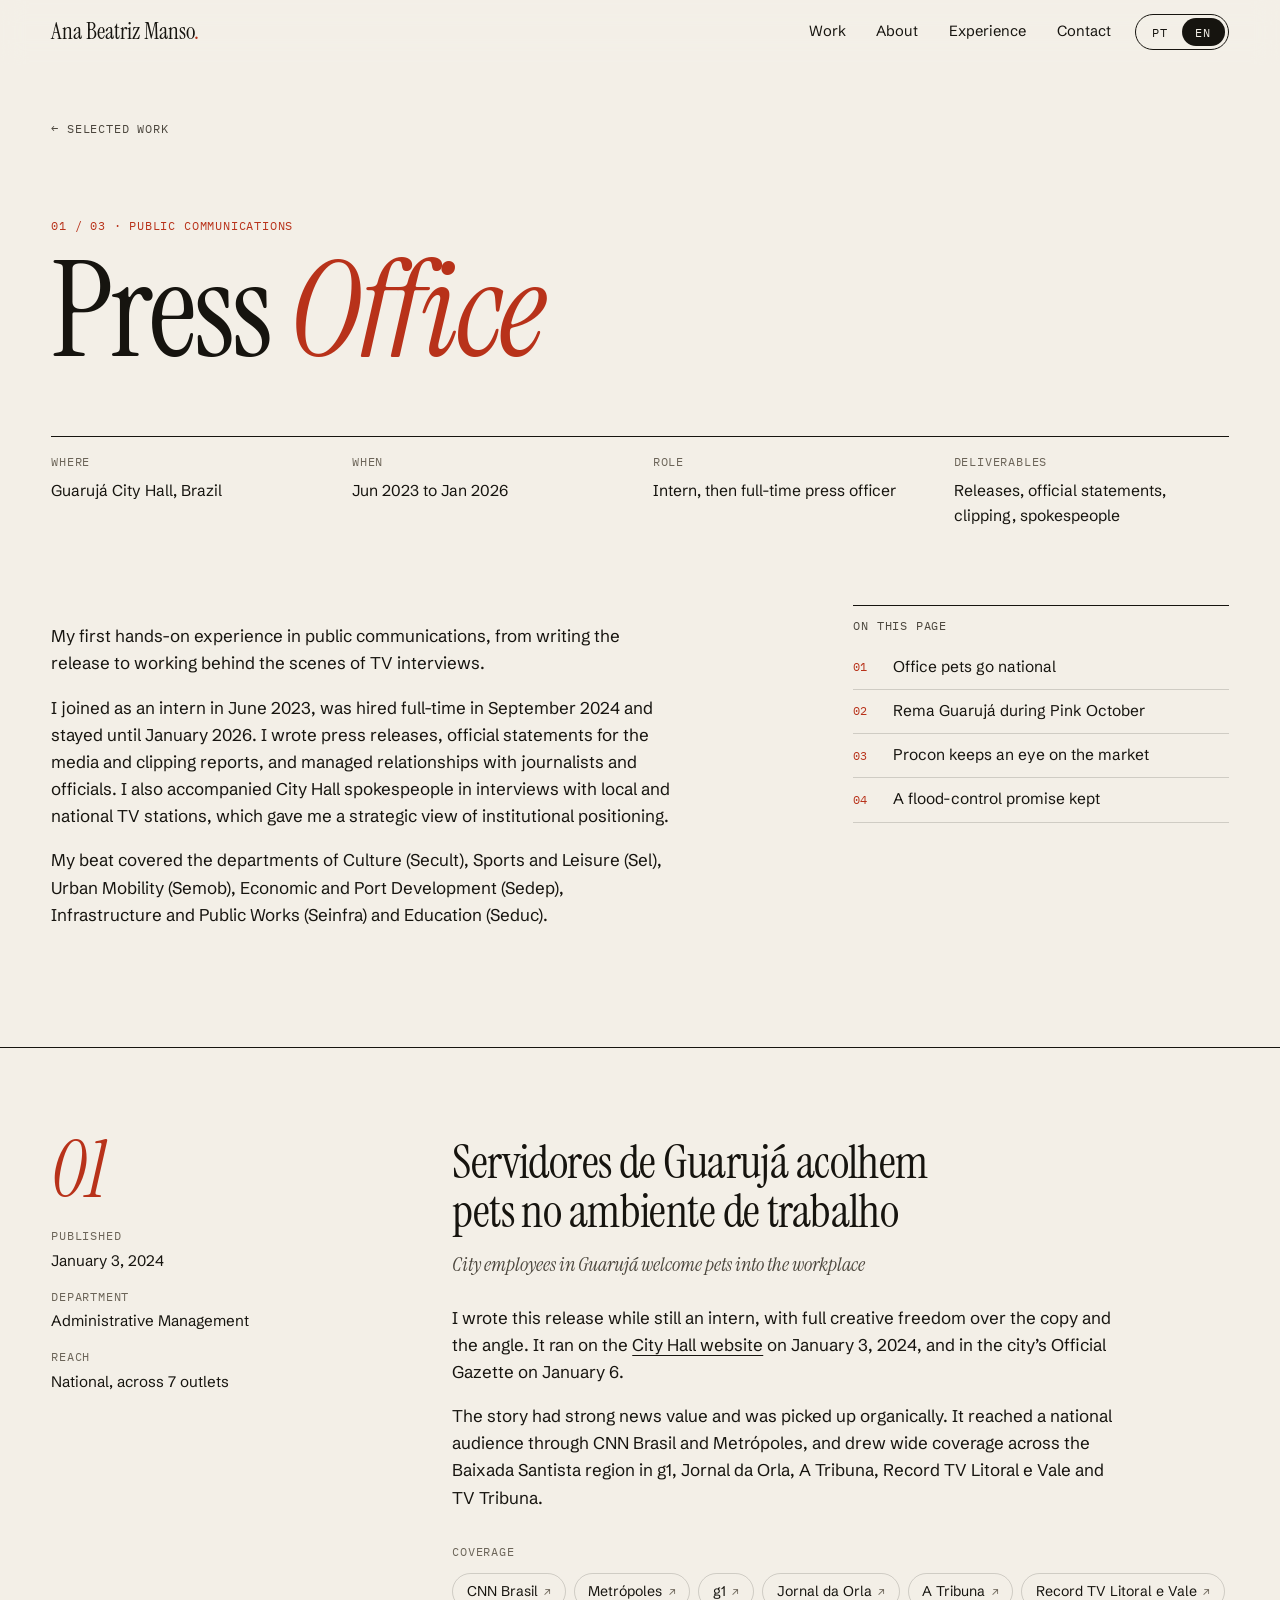
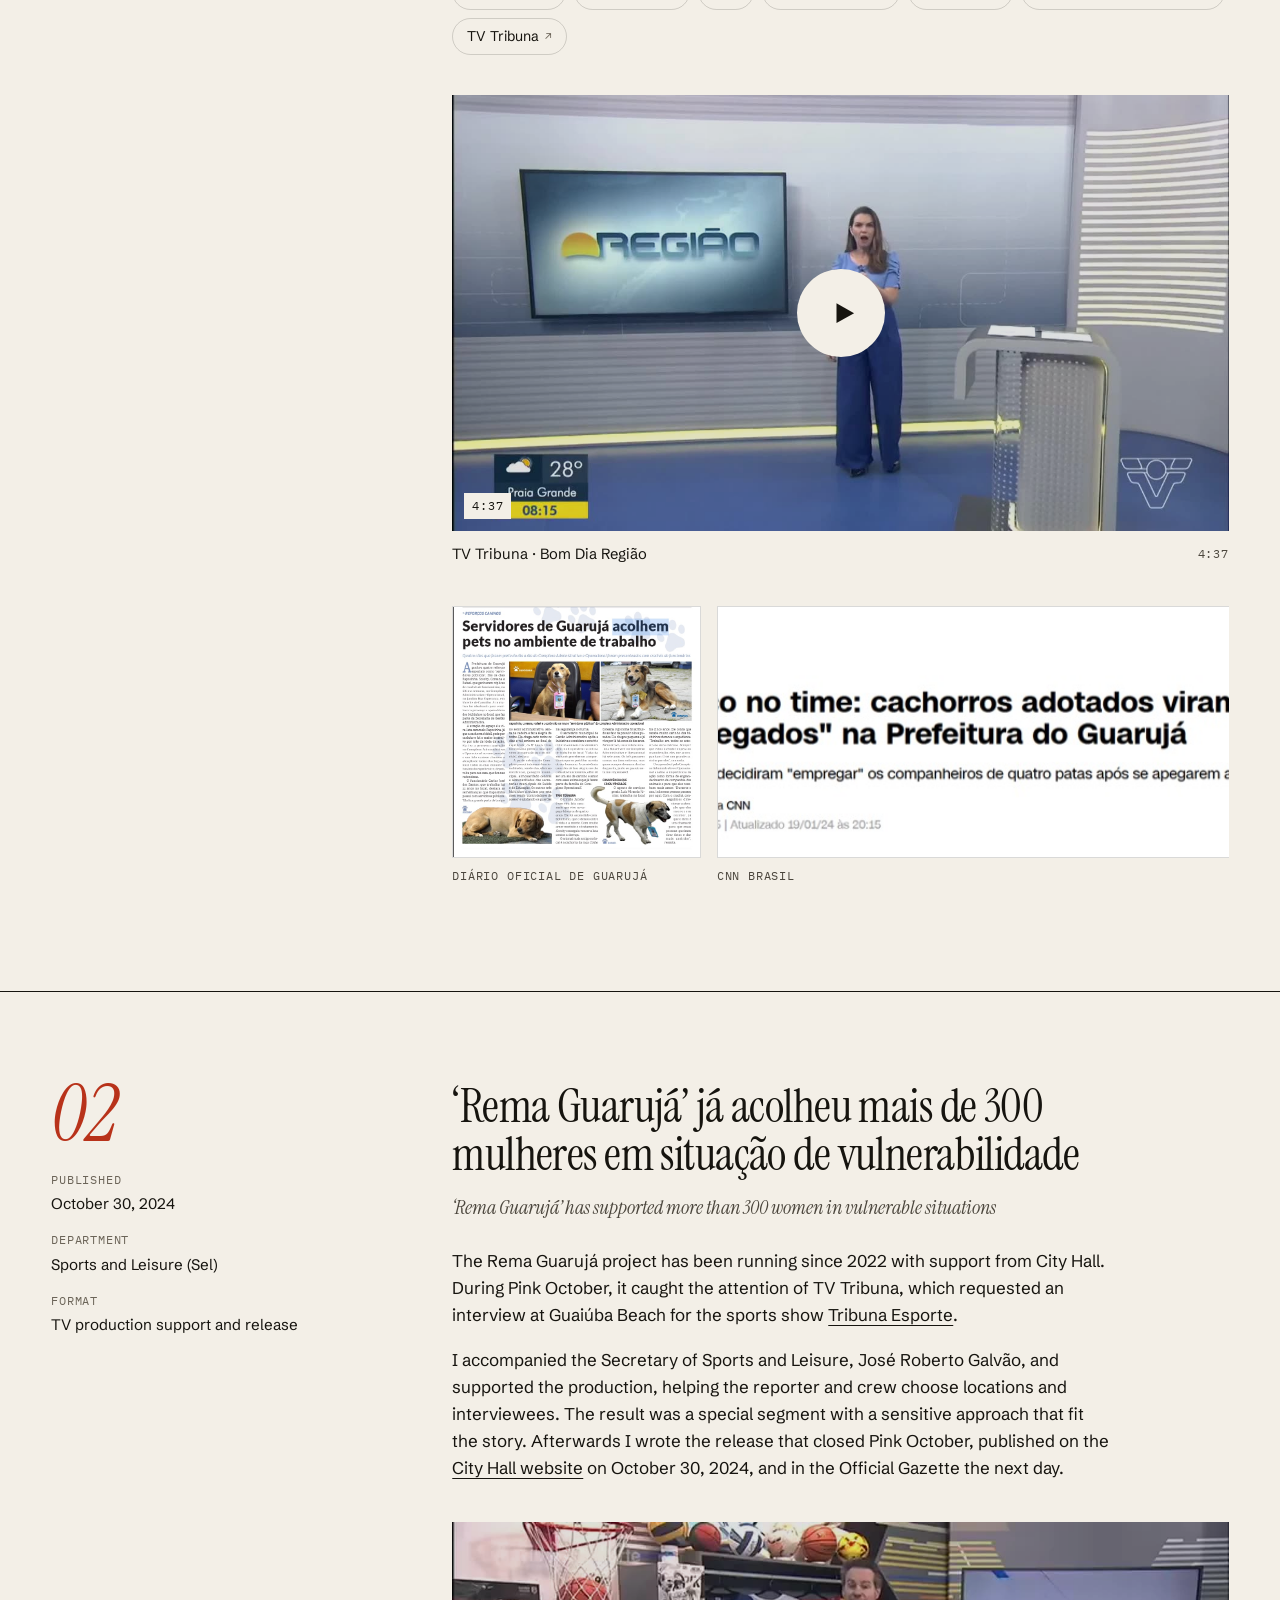
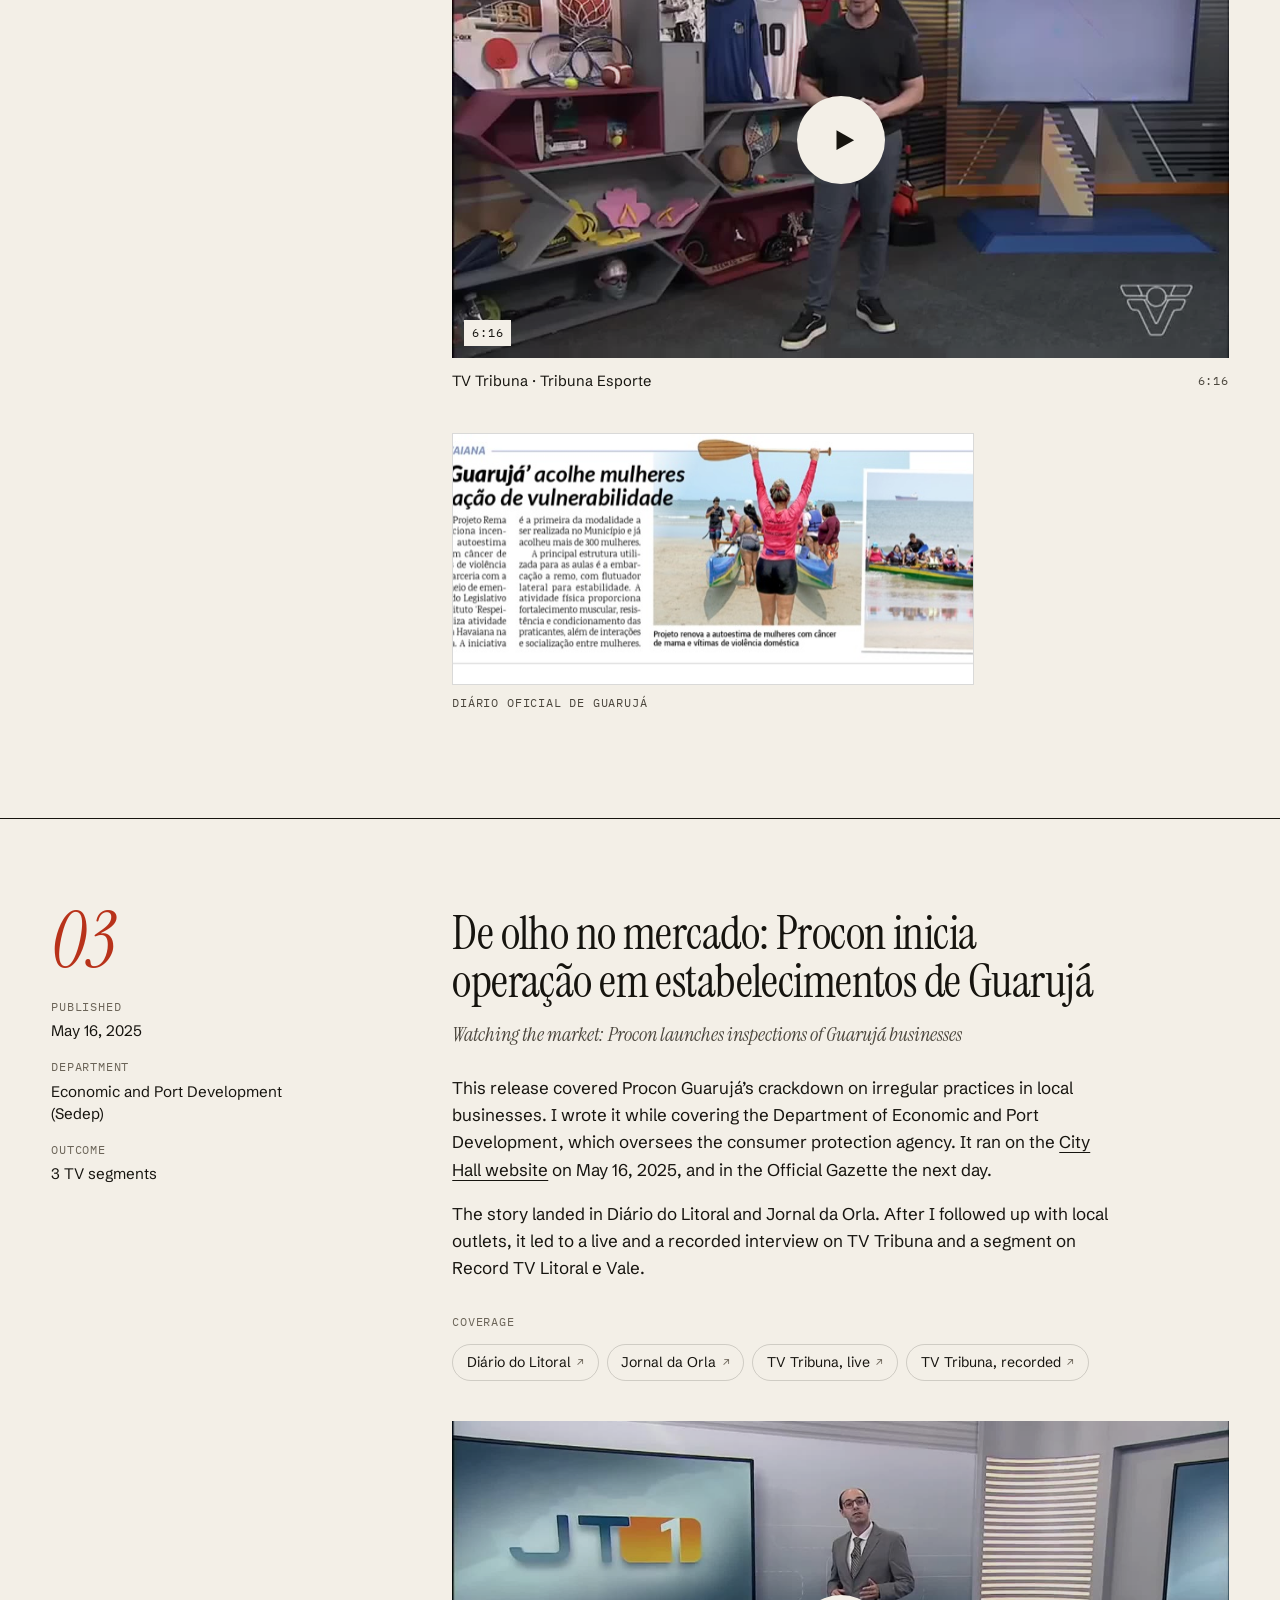
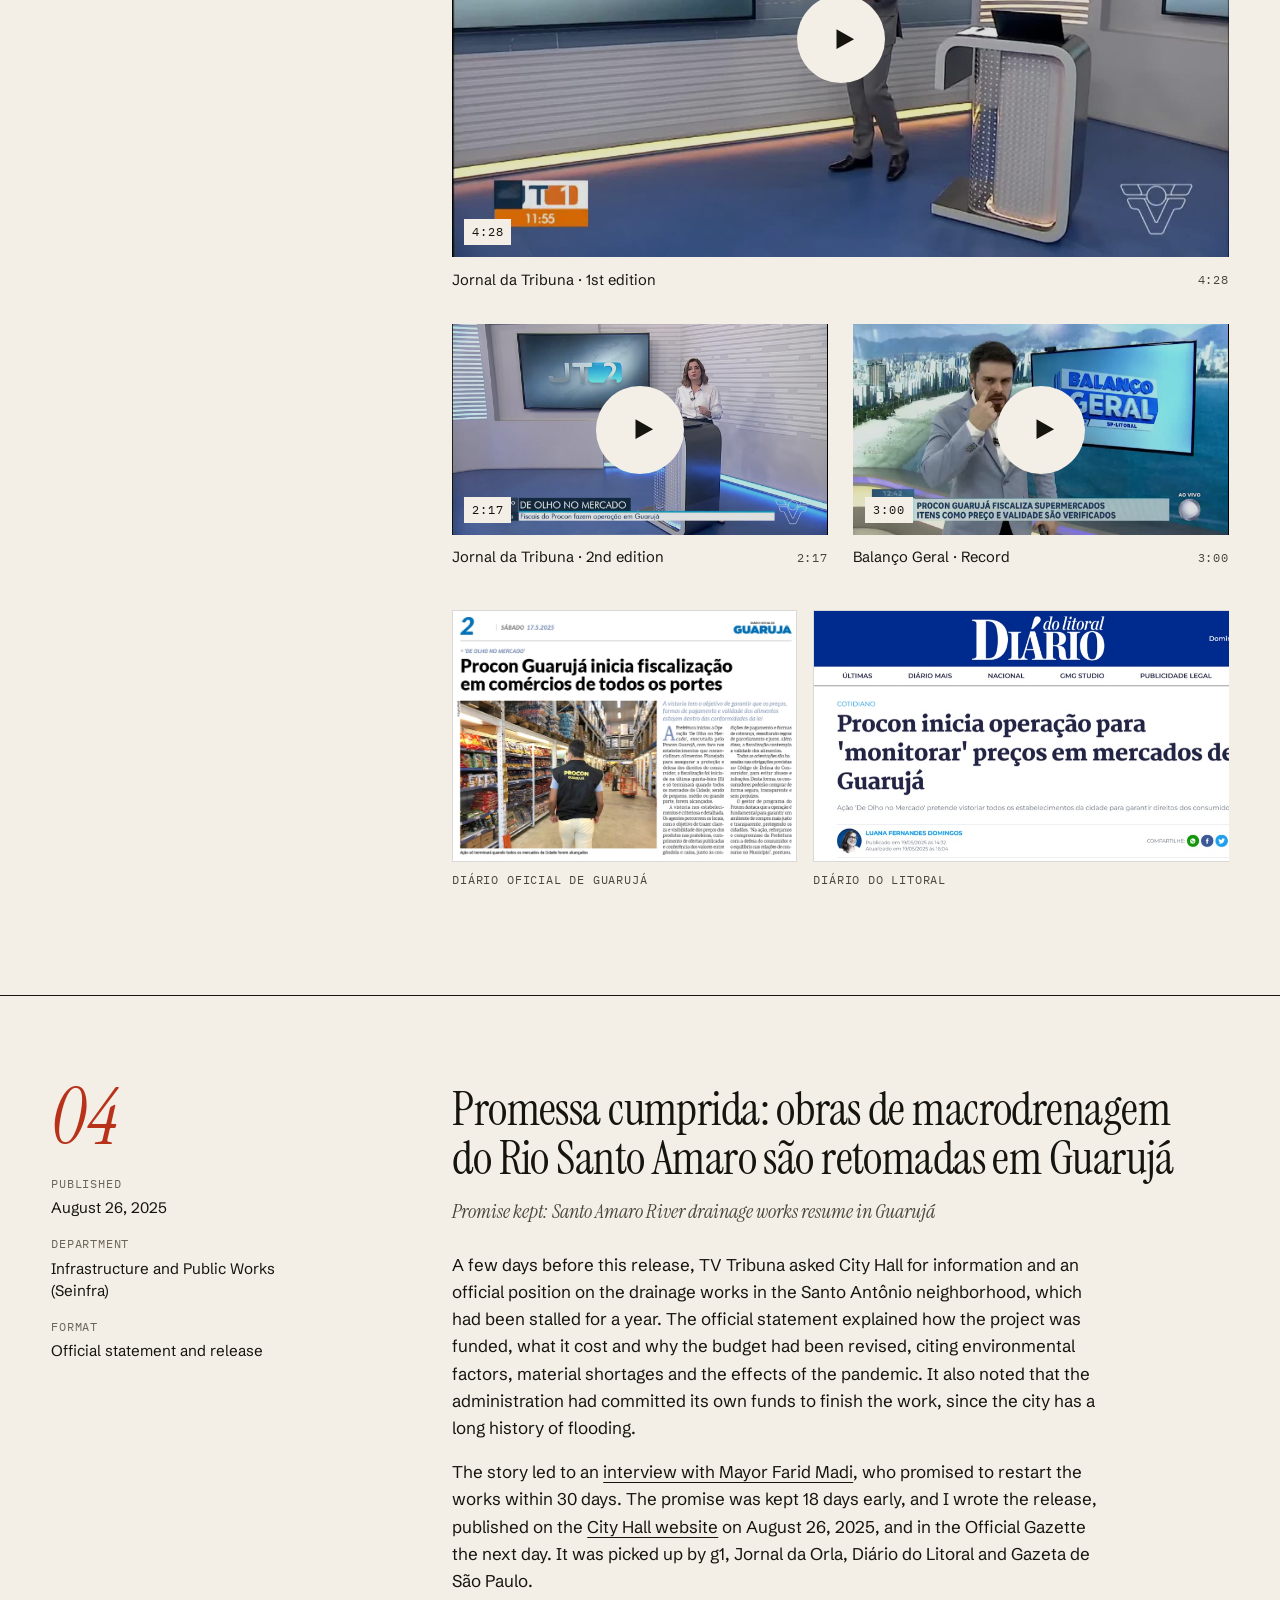
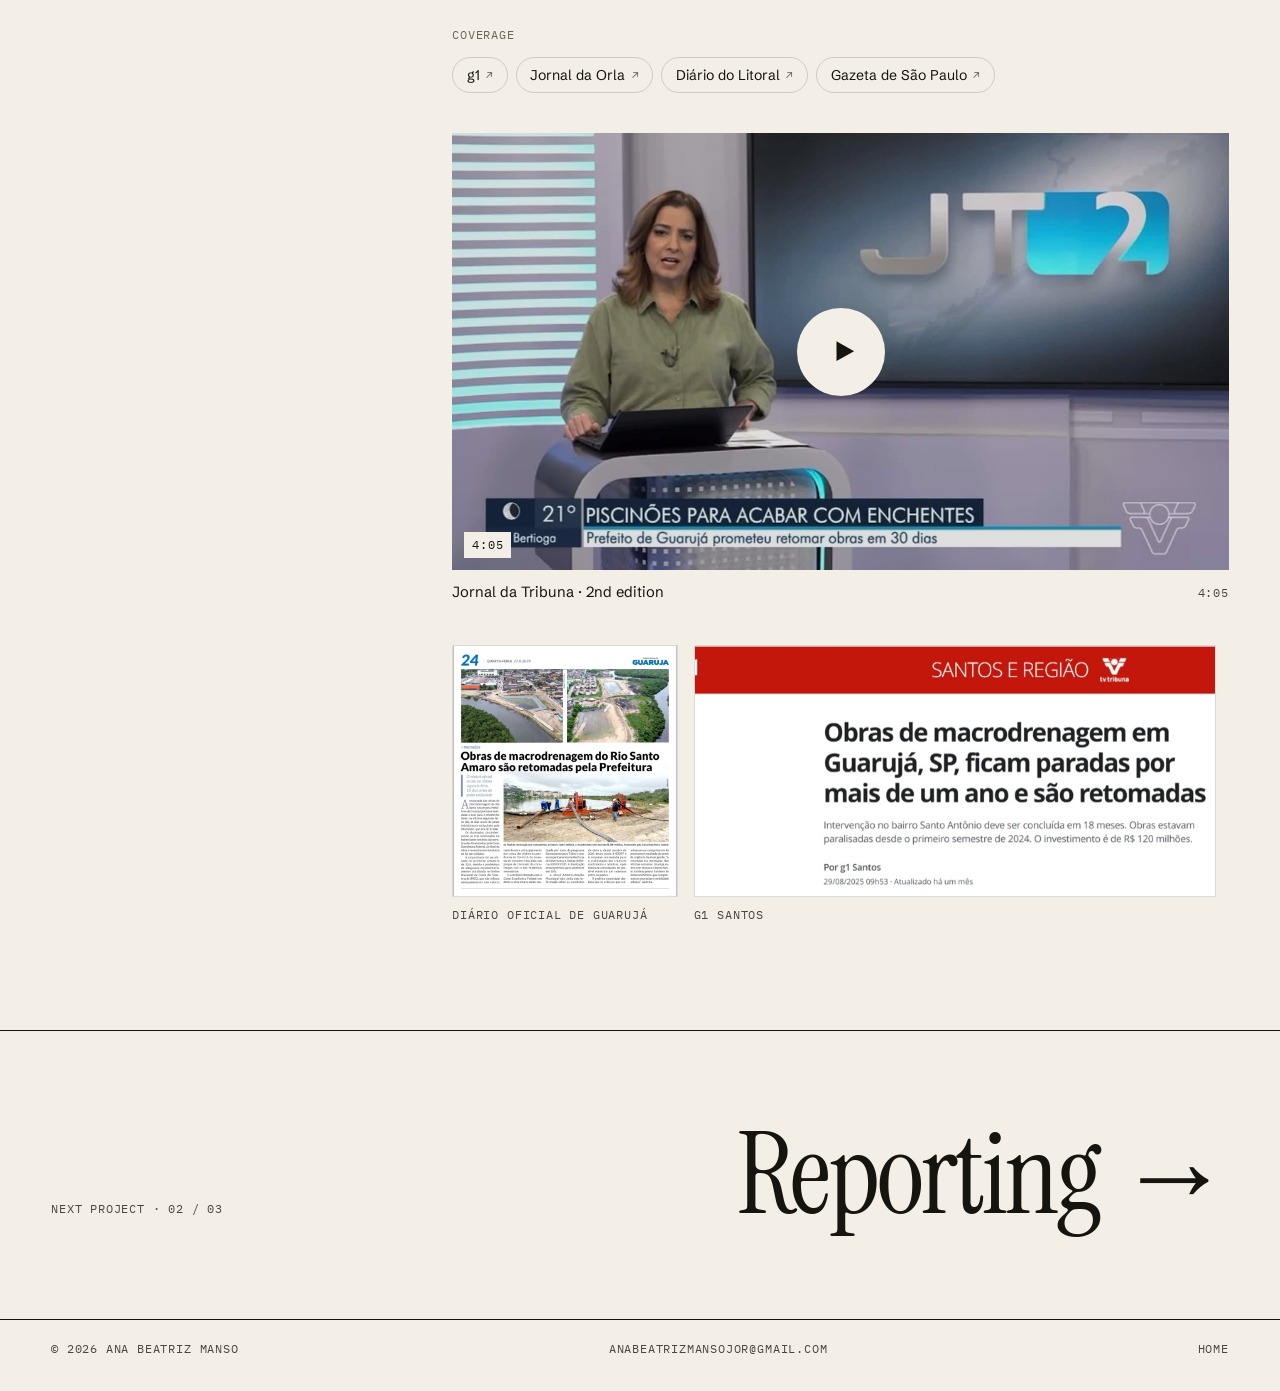
==== assessoria-de-imprensa.html @ ebdba2e2 "Primeira versão do portfólio bilíngue Site estático em HTML, CSS e JavaScript com abas PT e EN, três" ====
<!doctype html>
<html lang="pt-BR" data-lang="pt"
  data-doc-title-pt="Assessoria de Imprensa · Ana Beatriz Manso"
  data-doc-title-en="Press Office · Ana Beatriz Manso">
<head>
  <meta charset="utf-8">
  <meta name="viewport" content="width=device-width, initial-scale=1">
  <title>Assessoria de Imprensa · Ana Beatriz Manso</title>
  <meta name="description"
    content="Casos de assessoria de imprensa na Prefeitura de Guarujá, com releases que repercutiram no g1, na CNN Brasil, no Metrópoles, na TV Tribuna e na Record."
    data-pt="Casos de assessoria de imprensa na Prefeitura de Guarujá, com releases que repercutiram no g1, na CNN Brasil, no Metrópoles, na TV Tribuna e na Record."
    data-en="Press office case studies from Guarujá City Hall, with releases picked up by g1, CNN Brasil, Metrópoles, TV Tribuna and Record.">
  <meta name="theme-color" content="#f3efe7" media="(prefers-color-scheme: light)">
  <meta name="theme-color" content="#12110e" media="(prefers-color-scheme: dark)">
  <link rel="canonical" href="https://www.manso-portfolio.com/assessoria-de-imprensa.html">
  <meta property="og:type" content="article">
  <meta property="og:title" content="Assessoria de Imprensa · Ana Beatriz Manso">
  <meta property="og:image" content="https://www.manso-portfolio.com/assets/video/macrodrenagem-jornal-da-tribuna-2-edicao.jpg">
  <link rel="icon" href="data:image/svg+xml,%3Csvg xmlns='http://www.w3.org/2000/svg' viewBox='0 0 64 64'%3E%3Crect width='64' height='64' rx='14' fill='%2316140f'/%3E%3Ctext x='32' y='46' text-anchor='middle' font-family='Georgia,serif' font-style='italic' font-size='42' fill='%23f3efe7'%3EM%3C/text%3E%3C/svg%3E">
  <script>
    !function(){var d=document.documentElement,l=null;d.className+=" js";try{l=new URLSearchParams(location.search).get("lang")}catch(e){}if(l!=="pt"&&l!=="en"){try{l=localStorage.getItem("abm-lang")}catch(e){}}if(l!=="pt"&&l!=="en"){l=/^pt/i.test(navigator.language||"pt")?"pt":"en"}d.setAttribute("data-lang",l);d.lang=l==="en"?"en":"pt-BR"}();
  </script>
  <link rel="preconnect" href="https://fonts.googleapis.com">
  <link rel="preconnect" href="https://fonts.gstatic.com" crossorigin>
  <link rel="stylesheet" href="https://fonts.googleapis.com/css2?family=IBM+Plex+Mono:wght@400;500&family=Instrument+Serif:ital@0;1&family=Schibsted+Grotesk:ital,wght@0,400..700;1,400..700&display=swap">
  <link rel="stylesheet" href="assets/style.css">
  <script src="assets/main.js" defer></script>
</head>
<body>
  <a class="skip-link" href="#conteudo"><span lang="pt-BR">Pular para o conteúdo</span><span lang="en">Skip to content</span></a>

  <header class="site-header" data-header>
    <div class="wrap header-inner">
      <a class="brand" href="index.html">Ana Beatriz Manso<span class="dot">.</span></a>
      <nav class="nav" data-label-pt="Principal" data-label-en="Main" aria-label="Principal">
        <a href="index.html#trabalhos"><span lang="pt-BR">Trabalhos</span><span lang="en">Work</span></a>
        <a href="index.html#sobre"><span lang="pt-BR">Sobre</span><span lang="en">About</span></a>
        <a href="index.html#trajetoria"><span lang="pt-BR">Trajetória</span><span lang="en">Experience</span></a>
        <a href="index.html#contato"><span lang="pt-BR">Contato</span><span lang="en">Contact</span></a>
      </nav>
      <div class="lang-tabs" role="group" aria-label="Idioma / Language">
        <button type="button" data-set-lang="pt" aria-pressed="true" title="Português">PT</button>
        <button type="button" data-set-lang="en" aria-pressed="false" title="English">EN</button>
      </div>
      <button type="button" class="menu-btn" aria-expanded="false" aria-controls="mobile-menu">Menu</button>
    </div>
  </header>

  <div class="mobile-menu" id="mobile-menu" hidden>
    <nav data-label-pt="Menu" data-label-en="Menu" aria-label="Menu">
      <a href="index.html#trabalhos"><span lang="pt-BR">Trabalhos</span><span lang="en">Work</span></a>
      <a href="index.html#sobre"><span lang="pt-BR">Sobre</span><span lang="en">About</span></a>
      <a href="index.html#trajetoria"><span lang="pt-BR">Trajetória</span><span lang="en">Experience</span></a>
      <a href="index.html#contato"><span lang="pt-BR">Contato</span><span lang="en">Contact</span></a>
    </nav>
    <p class="mono">anabeatrizmansojor@gmail.com</p>
  </div>

  <main id="conteudo">
    <section class="case-hero">
      <div class="wrap">
        <a class="crumb mono" href="index.html#trabalhos">← <span lang="pt-BR">Trabalhos selecionados</span><span lang="en">Selected work</span></a>
        <p class="case-kicker mono">01 / 03 · <span lang="pt-BR">Comunicação pública</span><span lang="en">Public communications</span></p>
        <h1 class="case-title reveal">
          <span lang="pt-BR">Assessoria de <em>Imprensa</em></span>
          <span lang="en">Press <em>Office</em></span>
        </h1>
        <dl class="case-facts reveal">
          <div><dt class="mono"><span lang="pt-BR">Onde</span><span lang="en">Where</span></dt><dd><span lang="pt-BR">Prefeitura de Guarujá, SP</span><span lang="en">Guarujá City Hall, Brazil</span></dd></div>
          <div><dt class="mono"><span lang="pt-BR">Quando</span><span lang="en">When</span></dt><dd><span lang="pt-BR">Jun 2023 a jan 2026</span><span lang="en">Jun 2023 to Jan 2026</span></dd></div>
          <div><dt class="mono"><span lang="pt-BR">Função</span><span lang="en">Role</span></dt><dd><span lang="pt-BR">Estagiária e depois assessora efetivada</span><span lang="en">Intern, then full-time press officer</span></dd></div>
          <div><dt class="mono"><span lang="pt-BR">Entregas</span><span lang="en">Deliverables</span></dt><dd><span lang="pt-BR">Releases, respostas institucionais, clipping, porta-vozes</span><span lang="en">Releases, official statements, clipping, spokespeople</span></dd></div>
        </dl>
      </div>
    </section>

    <section class="wrap case-intro">
      <div class="lede reveal">
        <p lang="pt-BR">Meu primeiro contato direto com a comunicação pública institucional, do texto do release ao bastidor das entrevistas na TV.</p>
        <p lang="en">My first hands-on experience in public communications, from writing the release to working behind the scenes of TV interviews.</p>
        <p lang="pt-BR">Comecei como estagiária em junho de 2023 e fui efetivada em setembro de 2024, ficando na função até janeiro de 2026. Produzi press releases, respostas institucionais para veículos de comunicação e clipping, e cuidei do relacionamento com jornalistas e autoridades. Também acompanhei porta-vozes da Prefeitura em entrevistas para emissoras de TV locais e nacionais, o que me deu uma visão estratégica sobre posicionamento institucional.</p>
        <p lang="en">I joined as an intern in June 2023, was hired full-time in September 2024 and stayed until January 2026. I wrote press releases, official statements for the media and clipping reports, and managed relationships with journalists and officials. I also accompanied City Hall spokespeople in interviews with local and national TV stations, which gave me a strategic view of institutional positioning.</p>
        <p lang="pt-BR">Cobri as secretarias de Cultura (Secult), Esporte e Lazer (Sel), Mobilidade Urbana (Semob), Desenvolvimento Econômico e Portuário (Sedep), Infraestrutura e Obras (Seinfra) e Educação (Seduc).</p>
        <p lang="en">My beat covered the departments of Culture (Secult), Sports and Leisure (Sel), Urban Mobility (Semob), Economic and Port Development (Sedep), Infrastructure and Public Works (Seinfra) and Education (Seduc).</p>
      </div>
      <nav class="toc reveal" data-label-pt="Casos nesta página" data-label-en="Cases on this page" aria-label="Casos nesta página">
        <h2 class="mono"><span lang="pt-BR">Nesta página</span><span lang="en">On this page</span></h2>
        <ol>
          <li><a href="#pets"><span lang="pt-BR">Pets no serviço público ganham o país</span><span lang="en">Office pets go national</span></a></li>
          <li><a href="#rema"><span lang="pt-BR">Rema Guarujá no Outubro Rosa</span><span lang="en">Rema Guarujá during Pink October</span></a></li>
          <li><a href="#procon"><span lang="pt-BR">Procon de olho no mercado</span><span lang="en">Procon keeps an eye on the market</span></a></li>
          <li><a href="#macrodrenagem"><span lang="pt-BR">Promessa cumprida contra enchentes</span><span lang="en">A flood-control promise kept</span></a></li>
        </ol>
      </nav>
    </section>

    <!-- CASO 01 -->
    <article class="case" id="pets">
      <div class="wrap case-grid">
        <aside class="case-side reveal">
          <span class="case-num">01</span>
          <dl>
            <dt class="mono"><span lang="pt-BR">Publicação</span><span lang="en">Published</span></dt>
            <dd><span lang="pt-BR">3 de janeiro de 2024</span><span lang="en">January 3, 2024</span></dd>
            <dt class="mono"><span lang="pt-BR">Secretaria</span><span lang="en">Department</span></dt>
            <dd><span lang="pt-BR">Gestão Administrativa</span><span lang="en">Administrative Management</span></dd>
            <dt class="mono"><span lang="pt-BR">Alcance</span><span lang="en">Reach</span></dt>
            <dd><span lang="pt-BR">Nacional, em 7 veículos</span><span lang="en">National, across 7 outlets</span></dd>
          </dl>
        </aside>
        <div class="case-main">
          <h2 class="reveal">Servidores de Guarujá acolhem pets no ambiente de trabalho</h2>
          <span class="translation" lang="en">City employees in Guarujá welcome pets into the workplace</span>
          <div class="reveal">
            <p lang="pt-BR">Escrevi este release ainda como estagiária, com autonomia criativa para construir o texto e a abordagem. Ele saiu no <a href="https://www.guaruja.sp.gov.br/servidores-de-guaruja-acolhem-pets-no-ambiente-de-trabalho" target="_blank" rel="noopener">site da Prefeitura</a> em 3 de janeiro de 2024 e no Diário Oficial do Município em 6 de janeiro.</p>
            <p lang="en">I wrote this release while still an intern, with full creative freedom over the copy and the angle. It ran on the <a href="https://www.guaruja.sp.gov.br/servidores-de-guaruja-acolhem-pets-no-ambiente-de-trabalho" target="_blank" rel="noopener">City Hall website</a> on January 3, 2024, and in the city’s Official Gazette on January 6.</p>
            <p lang="pt-BR">A pauta tinha alto potencial de interesse jornalístico e gerou repercussão espontânea. Ganhou alcance nacional na CNN Brasil e no Metrópoles e teve forte apelo na Baixada Santista, com publicações no g1, no Jornal da Orla, no A Tribuna, na Record TV Litoral e Vale e na TV Tribuna.</p>
            <p lang="en">The story had strong news value and was picked up organically. It reached a national audience through CNN Brasil and Metrópoles, and drew wide coverage across the Baixada Santista region in g1, Jornal da Orla, A Tribuna, Record TV Litoral e Vale and TV Tribuna.</p>
          </div>

          <p class="outlets-label mono"><span lang="pt-BR">Repercussão</span><span lang="en">Coverage</span></p>
          <ul class="outlets">
            <li><a href="https://www.cnnbrasil.com.br/entretenimento/reforco-no-time-cachorros-adotados-viram-empregados-na-prefeitura-do-guaruja/" target="_blank" rel="noopener">CNN Brasil</a></li>
            <li><a href="https://www.metropoles.com/colunas/e-o-bicho/prefeitura-do-guaruja-adota-animais-e-ganha-reforco-de-quatro-patas" target="_blank" rel="noopener">Metrópoles</a></li>
            <li><a href="https://g1.globo.com/sp/santos-regiao/noticia/2024/01/07/cachorros-viram-servidores-publicos-e-ganham-crachas-em-guaruja-sp.ghtml" target="_blank" rel="noopener">g1</a></li>
            <li><a href="https://jornaldaorla.com.br/noticias/servidores-de-guaruja-acolhem-pets-no-ambiente-de-trabalho/" target="_blank" rel="noopener">Jornal da Orla</a></li>
            <li><a href="https://www.atribuna.com.br/cidades/guaruja/servidores-contratam-pets-que-participam-da-rotina-de-trabalho-no-litoral-de-sp-1.402403" target="_blank" rel="noopener">A Tribuna</a></li>
            <li><a href="https://record.r7.com/record-tv-litoral-e-vale/sp-record/videos/servidores-de-guaruja-acolhem-pets-no-ambiente-de-trabalho-08012024/" target="_blank" rel="noopener">Record TV Litoral e Vale</a></li>
            <li><a href="https://globoplay.globo.com/v/12257593/" target="_blank" rel="noopener">TV Tribuna</a></li>
          </ul>

          <div class="clips reveal">
            <figure class="clip">
              <div class="clip-frame">
                <button type="button" class="clip-play" data-label-pt="Assistir ao vídeo da TV Tribuna, Bom Dia Região" data-label-en="Play the TV Tribuna clip, Bom Dia Região" aria-label="Assistir ao vídeo da TV Tribuna, Bom Dia Região">
                  <span class="play-disc"><svg viewBox="0 0 24 24" aria-hidden="true"><path d="M5 3l16 9-16 9z" fill="currentColor"/></svg></span>
                </button>
                <video controls preload="none" playsinline poster="assets/video/pets-tv-tribuna-bom-dia-regiao.jpg"><source src="assets/video/pets-tv-tribuna-bom-dia-regiao.mp4" type="video/mp4"></video>
                <span class="clip-duration mono">4:37</span>
                <p class="clip-error"><span lang="pt-BR">Não foi possível carregar o vídeo.</span><span lang="en">The video could not be loaded.</span></p>
              </div>
              <figcaption><span>TV Tribuna · Bom Dia Região</span><span class="mono">4:37</span></figcaption>
            </figure>
          </div>

          <ul class="clippings" data-label-pt="Recortes de imprensa" data-label-en="Press clippings" aria-label="Recortes de imprensa">
            <li><figure class="clipping">
              <button type="button" data-zoom="assets/img/recortes/pets-diario-oficial.jpg"><img src="assets/img/recortes/pets-diario-oficial-thumb.jpg" data-alt-pt="Recorte do Diário Oficial de Guarujá" data-alt-en="Clipping from the Guarujá Official Gazette" alt="Recorte do Diário Oficial de Guarujá" loading="lazy"></button>
              <figcaption class="mono">Diário Oficial de Guarujá</figcaption></figure></li>
            <li><figure class="clipping">
              <button type="button" data-zoom="assets/img/recortes/pets-cnn-brasil.jpg"><img src="assets/img/recortes/pets-cnn-brasil-thumb.jpg" data-alt-pt="Recorte da CNN Brasil" data-alt-en="Clipping from CNN Brasil" alt="Recorte da CNN Brasil" loading="lazy"></button>
              <figcaption class="mono">CNN Brasil</figcaption></figure></li>
            <li><figure class="clipping">
              <button type="button" data-zoom="assets/img/recortes/pets-metropoles.jpg"><img src="assets/img/recortes/pets-metropoles-thumb.jpg" data-alt-pt="Recorte do Metrópoles" data-alt-en="Clipping from Metrópoles" alt="Recorte do Metrópoles" loading="lazy"></button>
              <figcaption class="mono">Metrópoles</figcaption></figure></li>
            <li><figure class="clipping">
              <button type="button" data-zoom="assets/img/recortes/pets-g1-santos.jpg"><img src="assets/img/recortes/pets-g1-santos-thumb.jpg" data-alt-pt="Recorte do g1 Santos" data-alt-en="Clipping from g1 Santos" alt="Recorte do g1 Santos" loading="lazy"></button>
              <figcaption class="mono">g1 Santos</figcaption></figure></li>
            <li><figure class="clipping">
              <button type="button" data-zoom="assets/img/recortes/pets-a-tribuna.jpg"><img src="assets/img/recortes/pets-a-tribuna-thumb.jpg" data-alt-pt="Recorte do A Tribuna" data-alt-en="Clipping from A Tribuna" alt="Recorte do A Tribuna" loading="lazy"></button>
              <figcaption class="mono">A Tribuna</figcaption></figure></li>
            <li><figure class="clipping">
              <button type="button" data-zoom="assets/img/recortes/pets-jornal-da-orla.jpg"><img src="assets/img/recortes/pets-jornal-da-orla-thumb.jpg" data-alt-pt="Recorte do Jornal da Orla" data-alt-en="Clipping from Jornal da Orla" alt="Recorte do Jornal da Orla" loading="lazy"></button>
              <figcaption class="mono">Jornal da Orla</figcaption></figure></li>
          </ul>
        </div>
      </div>
    </article>

    <!-- CASO 02 -->
    <article class="case" id="rema">
      <div class="wrap case-grid">
        <aside class="case-side reveal">
          <span class="case-num">02</span>
          <dl>
            <dt class="mono"><span lang="pt-BR">Publicação</span><span lang="en">Published</span></dt>
            <dd><span lang="pt-BR">30 de outubro de 2024</span><span lang="en">October 30, 2024</span></dd>
            <dt class="mono"><span lang="pt-BR">Secretaria</span><span lang="en">Department</span></dt>
            <dd><span lang="pt-BR">Esporte e Lazer (Sel)</span><span lang="en">Sports and Leisure (Sel)</span></dd>
            <dt class="mono"><span lang="pt-BR">Formato</span><span lang="en">Format</span></dt>
            <dd><span lang="pt-BR">Produção de TV e release</span><span lang="en">TV production support and release</span></dd>
          </dl>
        </aside>
        <div class="case-main">
          <h2 class="reveal">‘Rema Guarujá’ já acolheu mais de 300 mulheres em situação de vulnerabilidade</h2>
          <span class="translation" lang="en">‘Rema Guarujá’ has supported more than 300 women in vulnerable situations</span>
          <div class="reveal">
            <p lang="pt-BR">O projeto Rema Guarujá existe desde 2022 e tem apoio da Prefeitura. Durante o Outubro Rosa, a iniciativa despertou o interesse da TV Tribuna, que pediu uma entrevista na Praia do Guaiúba para o programa esportivo <a href="https://globoplay.globo.com/v/13018714/" target="_blank" rel="noopener">Tribuna Esporte</a>.</p>
            <p lang="en">The Rema Guarujá project has been running since 2022 with support from City Hall. During Pink October, it caught the attention of TV Tribuna, which requested an interview at Guaiúba Beach for the sports show <a href="https://globoplay.globo.com/v/13018714/" target="_blank" rel="noopener">Tribuna Esporte</a>.</p>
            <p lang="pt-BR">Acompanhei o secretário de Esporte e Lazer, José Roberto Galvão, e dei suporte à produção da matéria, ajudando a repórter e a equipe técnica a definir cenários e personagens. O resultado foi um conteúdo especial, com abordagem sensível e alinhada ao contexto da reportagem. Depois, escrevi o release divulgado no encerramento do Outubro Rosa, publicado no <a href="https://www.guaruja.sp.gov.br/rema-guaruja-ja-acolheu-mais-de-300-mulheres-em-situacao-de-vulnerabilidade" target="_blank" rel="noopener">site da Prefeitura</a> em 30 de outubro de 2024 e no Diário Oficial no dia 31.</p>
            <p lang="en">I accompanied the Secretary of Sports and Leisure, José Roberto Galvão, and supported the production, helping the reporter and crew choose locations and interviewees. The result was a special segment with a sensitive approach that fit the story. Afterwards I wrote the release that closed Pink October, published on the <a href="https://www.guaruja.sp.gov.br/rema-guaruja-ja-acolheu-mais-de-300-mulheres-em-situacao-de-vulnerabilidade" target="_blank" rel="noopener">City Hall website</a> on October 30, 2024, and in the Official Gazette the next day.</p>
          </div>

          <div class="clips reveal">
            <figure class="clip">
              <div class="clip-frame">
                <button type="button" class="clip-play" data-label-pt="Assistir ao vídeo da TV Tribuna, Tribuna Esporte" data-label-en="Play the TV Tribuna clip, Tribuna Esporte" aria-label="Assistir ao vídeo da TV Tribuna, Tribuna Esporte">
                  <span class="play-disc"><svg viewBox="0 0 24 24" aria-hidden="true"><path d="M5 3l16 9-16 9z" fill="currentColor"/></svg></span>
                </button>
                <video controls preload="none" playsinline poster="assets/video/rema-tv-tribuna-tribuna-esporte.jpg"><source src="assets/video/rema-tv-tribuna-tribuna-esporte.mp4" type="video/mp4"></video>
                <span class="clip-duration mono">6:16</span>
                <p class="clip-error"><span lang="pt-BR">Não foi possível carregar o vídeo.</span><span lang="en">The video could not be loaded.</span></p>
              </div>
              <figcaption><span>TV Tribuna · Tribuna Esporte</span><span class="mono">6:16</span></figcaption>
            </figure>
          </div>

          <ul class="clippings" data-label-pt="Recortes de imprensa" data-label-en="Press clippings" aria-label="Recortes de imprensa">
            <li><figure class="clipping">
              <button type="button" data-zoom="assets/img/recortes/rema-diario-oficial.jpg"><img src="assets/img/recortes/rema-diario-oficial-thumb.jpg" data-alt-pt="Recorte do Diário Oficial de Guarujá" data-alt-en="Clipping from the Guarujá Official Gazette" alt="Recorte do Diário Oficial de Guarujá" loading="lazy"></button>
              <figcaption class="mono">Diário Oficial de Guarujá</figcaption></figure></li>
          </ul>
        </div>
      </div>
    </article>

    <!-- CASO 03 -->
    <article class="case" id="procon">
      <div class="wrap case-grid">
        <aside class="case-side reveal">
          <span class="case-num">03</span>
          <dl>
            <dt class="mono"><span lang="pt-BR">Publicação</span><span lang="en">Published</span></dt>
            <dd><span lang="pt-BR">16 de maio de 2025</span><span lang="en">May 16, 2025</span></dd>
            <dt class="mono"><span lang="pt-BR">Secretaria</span><span lang="en">Department</span></dt>
            <dd><span lang="pt-BR">Desenvolvimento Econômico e Portuário (Sedep)</span><span lang="en">Economic and Port Development (Sedep)</span></dd>
            <dt class="mono"><span lang="pt-BR">Resultado</span><span lang="en">Outcome</span></dt>
            <dd><span lang="pt-BR">3 reportagens de TV</span><span lang="en">3 TV segments</span></dd>
          </dl>
        </aside>
        <div class="case-main">
          <h2 class="reveal">De olho no mercado: Procon inicia operação em estabelecimentos de Guarujá</h2>
          <span class="translation" lang="en">Watching the market: Procon launches inspections of Guarujá businesses</span>
          <div class="reveal">
            <p lang="pt-BR">O release mostrou a atuação do Procon Guarujá contra condutas irregulares no comércio da cidade. Escrevi durante a cobertura da Secretaria de Desenvolvimento Econômico e Portuário, à qual o órgão é vinculado. Ele saiu no <a href="https://www.guaruja.sp.gov.br/de-olho-no-mercado-procon-inicia-operacao-em-estabelecimentos-de-guaruja" target="_blank" rel="noopener">site da Prefeitura</a> em 16 de maio de 2025 e no Diário Oficial no dia 17.</p>
            <p lang="en">This release covered Procon Guarujá’s crackdown on irregular practices in local businesses. I wrote it while covering the Department of Economic and Port Development, which oversees the consumer protection agency. It ran on the <a href="https://www.guaruja.sp.gov.br/de-olho-no-mercado-procon-inicia-operacao-em-estabelecimentos-de-guaruja" target="_blank" rel="noopener">City Hall website</a> on May 16, 2025, and in the Official Gazette the next day.</p>
            <p lang="pt-BR">A pauta emplacou no Diário do Litoral e no Jornal da Orla. Depois do follow-up com os veículos locais, rendeu entrevistas ao vivo e gravada na TV Tribuna e uma reportagem da Record TV Litoral e Vale.</p>
            <p lang="en">The story landed in Diário do Litoral and Jornal da Orla. After I followed up with local outlets, it led to a live and a recorded interview on TV Tribuna and a segment on Record TV Litoral e Vale.</p>
          </div>

          <p class="outlets-label mono"><span lang="pt-BR">Repercussão</span><span lang="en">Coverage</span></p>
          <ul class="outlets">
            <li><a href="https://www.diariodolitoral.com.br/cotidiano/procon-inicia-operacao-para-monitorar-precos-em-mercados-de-guaruja/195259/" target="_blank" rel="noopener">Diário do Litoral</a></li>
            <li><a href="https://jornaldaorla.com.br/noticias/procon-inicia-operacao-em-mercados-de-guaruja/" target="_blank" rel="noopener">Jornal da Orla</a></li>
            <li><a href="https://globoplay.globo.com/v/13617335/" target="_blank" rel="noopener"><span lang="pt-BR">TV Tribuna, ao vivo</span><span lang="en">TV Tribuna, live</span></a></li>
            <li><a href="https://g1.globo.com/sp/santos-regiao/videos-jornal-tribuna-2-edicao/video/fiscais-do-procon-fazem-operacao-em-guaruja-sp-13618584.ghtml" target="_blank" rel="noopener"><span lang="pt-BR">TV Tribuna, gravada</span><span lang="en">TV Tribuna, recorded</span></a></li>
          </ul>

          <div class="clips clips--three reveal">
            <figure class="clip">
              <div class="clip-frame">
                <button type="button" class="clip-play" data-label-pt="Assistir ao vídeo do Jornal da Tribuna, 1ª edição" data-label-en="Play the Jornal da Tribuna clip, first edition" aria-label="Assistir ao vídeo do Jornal da Tribuna, 1ª edição">
                  <span class="play-disc"><svg viewBox="0 0 24 24" aria-hidden="true"><path d="M5 3l16 9-16 9z" fill="currentColor"/></svg></span>
                </button>
                <video controls preload="none" playsinline poster="assets/video/procon-jornal-da-tribuna-1-edicao.jpg"><source src="assets/video/procon-jornal-da-tribuna-1-edicao.mp4" type="video/mp4"></video>
                <span class="clip-duration mono">4:28</span>
                <p class="clip-error"><span lang="pt-BR">Não foi possível carregar o vídeo.</span><span lang="en">The video could not be loaded.</span></p>
              </div>
              <figcaption><span>Jornal da Tribuna · <span lang="pt-BR">1ª edição</span><span lang="en">1st edition</span></span><span class="mono">4:28</span></figcaption>
            </figure>
            <figure class="clip">
              <div class="clip-frame">
                <button type="button" class="clip-play" data-label-pt="Assistir ao vídeo do Jornal da Tribuna, 2ª edição" data-label-en="Play the Jornal da Tribuna clip, second edition" aria-label="Assistir ao vídeo do Jornal da Tribuna, 2ª edição">
                  <span class="play-disc"><svg viewBox="0 0 24 24" aria-hidden="true"><path d="M5 3l16 9-16 9z" fill="currentColor"/></svg></span>
                </button>
                <video controls preload="none" playsinline poster="assets/video/procon-jornal-da-tribuna-2-edicao.jpg"><source src="assets/video/procon-jornal-da-tribuna-2-edicao.mp4" type="video/mp4"></video>
                <span class="clip-duration mono">2:17</span>
                <p class="clip-error"><span lang="pt-BR">Não foi possível carregar o vídeo.</span><span lang="en">The video could not be loaded.</span></p>
              </div>
              <figcaption><span>Jornal da Tribuna · <span lang="pt-BR">2ª edição</span><span lang="en">2nd edition</span></span><span class="mono">2:17</span></figcaption>
            </figure>
            <figure class="clip">
              <div class="clip-frame">
                <button type="button" class="clip-play" data-label-pt="Assistir ao vídeo do Balanço Geral, Record" data-label-en="Play the Balanço Geral clip, Record" aria-label="Assistir ao vídeo do Balanço Geral, Record">
                  <span class="play-disc"><svg viewBox="0 0 24 24" aria-hidden="true"><path d="M5 3l16 9-16 9z" fill="currentColor"/></svg></span>
                </button>
                <video controls preload="none" playsinline poster="assets/video/procon-record-balanco-geral.jpg"><source src="assets/video/procon-record-balanco-geral.mp4" type="video/mp4"></video>
                <span class="clip-duration mono">3:00</span>
                <p class="clip-error"><span lang="pt-BR">Não foi possível carregar o vídeo.</span><span lang="en">The video could not be loaded.</span></p>
              </div>
              <figcaption><span>Balanço Geral · Record</span><span class="mono">3:00</span></figcaption>
            </figure>
          </div>

          <ul class="clippings" data-label-pt="Recortes de imprensa" data-label-en="Press clippings" aria-label="Recortes de imprensa">
            <li><figure class="clipping">
              <button type="button" data-zoom="assets/img/recortes/procon-diario-oficial.jpg"><img src="assets/img/recortes/procon-diario-oficial-thumb.jpg" data-alt-pt="Recorte do Diário Oficial de Guarujá" data-alt-en="Clipping from the Guarujá Official Gazette" alt="Recorte do Diário Oficial de Guarujá" loading="lazy"></button>
              <figcaption class="mono">Diário Oficial de Guarujá</figcaption></figure></li>
            <li><figure class="clipping">
              <button type="button" data-zoom="assets/img/recortes/procon-diario-do-litoral.jpg"><img src="assets/img/recortes/procon-diario-do-litoral-thumb.jpg" data-alt-pt="Recorte do Diário do Litoral" data-alt-en="Clipping from Diário do Litoral" alt="Recorte do Diário do Litoral" loading="lazy"></button>
              <figcaption class="mono">Diário do Litoral</figcaption></figure></li>
            <li><figure class="clipping">
              <button type="button" data-zoom="assets/img/recortes/procon-jornal-da-orla.jpg"><img src="assets/img/recortes/procon-jornal-da-orla-thumb.jpg" data-alt-pt="Recorte do Jornal da Orla" data-alt-en="Clipping from Jornal da Orla" alt="Recorte do Jornal da Orla" loading="lazy"></button>
              <figcaption class="mono">Jornal da Orla</figcaption></figure></li>
          </ul>
        </div>
      </div>
    </article>

    <!-- CASO 04 -->
    <article class="case" id="macrodrenagem">
      <div class="wrap case-grid">
        <aside class="case-side reveal">
          <span class="case-num">04</span>
          <dl>
            <dt class="mono"><span lang="pt-BR">Publicação</span><span lang="en">Published</span></dt>
            <dd><span lang="pt-BR">26 de agosto de 2025</span><span lang="en">August 26, 2025</span></dd>
            <dt class="mono"><span lang="pt-BR">Secretaria</span><span lang="en">Department</span></dt>
            <dd><span lang="pt-BR">Infraestrutura e Obras (Seinfra)</span><span lang="en">Infrastructure and Public Works (Seinfra)</span></dd>
            <dt class="mono"><span lang="pt-BR">Formato</span><span lang="en">Format</span></dt>
            <dd><span lang="pt-BR">Resposta institucional e release</span><span lang="en">Official statement and release</span></dd>
          </dl>
        </aside>
        <div class="case-main">
          <h2 class="reveal">Promessa cumprida: obras de macrodrenagem do Rio Santo Amaro são retomadas em Guarujá</h2>
          <span class="translation" lang="en">Promise kept: Santo Amaro River drainage works resume in Guarujá</span>
          <div class="reveal">
            <p lang="pt-BR">Alguns dias antes deste release, a TV Tribuna pediu informações e o posicionamento oficial da Prefeitura sobre as obras de macrodrenagem no bairro Santo Antônio, paradas havia um ano. A resposta institucional esclareceu o financiamento e os valores da obra, além da atualização do orçamento, alterado por fatores ambientais, falta de insumos e efeitos da pandemia. Também destacou que a gestão destinou recursos próprios para continuar a obra, já que a cidade sofre historicamente com enchentes.</p>
            <p lang="en">A few days before this release, TV Tribuna asked City Hall for information and an official position on the drainage works in the Santo Antônio neighborhood, which had been stalled for a year. The official statement explained how the project was funded, what it cost and why the budget had been revised, citing environmental factors, material shortages and the effects of the pandemic. It also noted that the administration had committed its own funds to finish the work, since the city has a long history of flooding.</p>
            <p lang="pt-BR">O tema virou uma <a href="https://globoplay.globo.com/v/13840081/" target="_blank" rel="noopener">entrevista com o prefeito Farid Madi</a>, que prometeu retomar a obra em até 30 dias. A promessa foi cumprida com 18 dias de antecedência, e escrevi o release, publicado no <a href="https://www.guaruja.sp.gov.br/promessa-cumprida-obras-de-macrodrenagem-do-rio-santo-amaro-sao-retomadas-em-guaruja" target="_blank" rel="noopener">site da Prefeitura</a> em 26 de agosto de 2025 e no Diário Oficial no dia 27. A matéria emplacou no g1, no Jornal da Orla, no Diário do Litoral e na Gazeta de São Paulo.</p>
            <p lang="en">The story led to an <a href="https://globoplay.globo.com/v/13840081/" target="_blank" rel="noopener">interview with Mayor Farid Madi</a>, who promised to restart the works within 30 days. The promise was kept 18 days early, and I wrote the release, published on the <a href="https://www.guaruja.sp.gov.br/promessa-cumprida-obras-de-macrodrenagem-do-rio-santo-amaro-sao-retomadas-em-guaruja" target="_blank" rel="noopener">City Hall website</a> on August 26, 2025, and in the Official Gazette the next day. It was picked up by g1, Jornal da Orla, Diário do Litoral and Gazeta de São Paulo.</p>
          </div>

          <p class="outlets-label mono"><span lang="pt-BR">Repercussão</span><span lang="en">Coverage</span></p>
          <ul class="outlets">
            <li><a href="https://g1.globo.com/sp/santos-regiao/noticia/2025/08/29/obras-de-macrodrenagem-em-guaruja-sp-ficaram-paradas-por-mais-de-um-ano-e-sao-retomadas-apos-ajustes.ghtml" target="_blank" rel="noopener">g1</a></li>
            <li><a href="https://jornaldaorla.com.br/noticias/obras-dos-piscinoes-no-rio-santo-amaro-sao-retomadas-em-guaruja/" target="_blank" rel="noopener">Jornal da Orla</a></li>
            <li><a href="https://www.diariodolitoral.com.br/cotidiano/obras-milionarias-em-piscinoes-no-litoral-de-sp-prometem-acabar-com/200815/" target="_blank" rel="noopener">Diário do Litoral</a></li>
            <li><a href="https://www.gazetasp.com.br/cotidiano/obras-milionarias-contra-enchentes-retomadas-litoral-sp/1162139/" target="_blank" rel="noopener">Gazeta de São Paulo</a></li>
          </ul>

          <div class="clips reveal">
            <figure class="clip">
              <div class="clip-frame">
                <button type="button" class="clip-play" data-label-pt="Assistir ao vídeo do Jornal da Tribuna, 2ª edição" data-label-en="Play the Jornal da Tribuna clip, second edition" aria-label="Assistir ao vídeo do Jornal da Tribuna, 2ª edição">
                  <span class="play-disc"><svg viewBox="0 0 24 24" aria-hidden="true"><path d="M5 3l16 9-16 9z" fill="currentColor"/></svg></span>
                </button>
                <video controls preload="none" playsinline poster="assets/video/macrodrenagem-jornal-da-tribuna-2-edicao.jpg"><source src="assets/video/macrodrenagem-jornal-da-tribuna-2-edicao.mp4" type="video/mp4"></video>
                <span class="clip-duration mono">4:05</span>
                <p class="clip-error"><span lang="pt-BR">Não foi possível carregar o vídeo.</span><span lang="en">The video could not be loaded.</span></p>
              </div>
              <figcaption><span>Jornal da Tribuna · <span lang="pt-BR">2ª edição</span><span lang="en">2nd edition</span></span><span class="mono">4:05</span></figcaption>
            </figure>
          </div>

          <ul class="clippings" data-label-pt="Recortes de imprensa" data-label-en="Press clippings" aria-label="Recortes de imprensa">
            <li><figure class="clipping">
              <button type="button" data-zoom="assets/img/recortes/macrodrenagem-diario-oficial.jpg"><img src="assets/img/recortes/macrodrenagem-diario-oficial-thumb.jpg" data-alt-pt="Recorte do Diário Oficial de Guarujá" data-alt-en="Clipping from the Guarujá Official Gazette" alt="Recorte do Diário Oficial de Guarujá" loading="lazy"></button>
              <figcaption class="mono">Diário Oficial de Guarujá</figcaption></figure></li>
            <li><figure class="clipping">
              <button type="button" data-zoom="assets/img/recortes/macrodrenagem-g1-santos.jpg"><img src="assets/img/recortes/macrodrenagem-g1-santos-thumb.jpg" data-alt-pt="Recorte do g1 Santos" data-alt-en="Clipping from g1 Santos" alt="Recorte do g1 Santos" loading="lazy"></button>
              <figcaption class="mono">g1 Santos</figcaption></figure></li>
            <li><figure class="clipping">
              <button type="button" data-zoom="assets/img/recortes/macrodrenagem-diario-do-litoral.jpg"><img src="assets/img/recortes/macrodrenagem-diario-do-litoral-thumb.jpg" data-alt-pt="Recorte do Diário do Litoral" data-alt-en="Clipping from Diário do Litoral" alt="Recorte do Diário do Litoral" loading="lazy"></button>
              <figcaption class="mono">Diário do Litoral</figcaption></figure></li>
            <li><figure class="clipping">
              <button type="button" data-zoom="assets/img/recortes/macrodrenagem-jornal-da-orla.jpg"><img src="assets/img/recortes/macrodrenagem-jornal-da-orla-thumb.jpg" data-alt-pt="Recorte do Jornal da Orla" data-alt-en="Clipping from Jornal da Orla" alt="Recorte do Jornal da Orla" loading="lazy"></button>
              <figcaption class="mono">Jornal da Orla</figcaption></figure></li>
            <li><figure class="clipping">
              <button type="button" data-zoom="assets/img/recortes/macrodrenagem-gazeta-de-sao-paulo.jpg"><img src="assets/img/recortes/macrodrenagem-gazeta-de-sao-paulo-thumb.jpg" data-alt-pt="Recorte da Gazeta de São Paulo" data-alt-en="Clipping from Gazeta de São Paulo" alt="Recorte da Gazeta de São Paulo" loading="lazy"></button>
              <figcaption class="mono">Gazeta de São Paulo</figcaption></figure></li>
          </ul>
        </div>
      </div>
    </article>

    <nav class="next-project" data-label-pt="Próximo projeto" data-label-en="Next project" aria-label="Próximo projeto">
      <a class="wrap" href="reportagem.html">
        <span class="mono"><span lang="pt-BR">Próximo projeto</span><span lang="en">Next project</span> · 02 / 03</span>
        <span class="next-title"><span lang="pt-BR">Reportagem</span><span lang="en">Reporting</span> <span class="arrow" aria-hidden="true">→</span></span>
      </a>
    </nav>
  </main>

  <dialog class="lightbox" data-label-pt="Recorte ampliado" data-label-en="Enlarged clipping" aria-label="Recorte ampliado">
    <img alt="">
    <div class="lightbox-bar">
      <span class="lightbox-cap mono"></span>
      <button type="button" data-close><span lang="pt-BR">Fechar</span><span lang="en">Close</span> ✕</button>
    </div>
  </dialog>

  <footer class="site-footer">
    <div class="wrap footer-inner mono">
      <span>© <span data-year>2026</span> Ana Beatriz Manso</span>
      <a href="mailto:anabeatrizmansojor@gmail.com">anabeatrizmansojor@gmail.com</a>
      <a href="index.html"><span lang="pt-BR">Início</span><span lang="en">Home</span></a>
    </div>
  </footer>
</body>
</html>
---- assets/style.css ----
/* Ana Beatriz Manso · portfólio
   Tipografia: Instrument Serif (títulos), Schibsted Grotesk (texto), IBM Plex Mono (legendas) */

:root {
  --paper: #f3efe7;
  --paper-2: #e9e3d6;
  --ink: #16140f;
  --ink-2: #4b463d;
  --ink-3: #6b6458;
  --rule: rgba(22, 20, 15, 0.16);
  --accent: #b8321a;
  --on-ink: #f3efe7;

  --serif: "Instrument Serif", "Times New Roman", Times, serif;
  --sans: "Schibsted Grotesk", system-ui, -apple-system, "Segoe UI", sans-serif;
  --mono: "IBM Plex Mono", ui-monospace, "SF Mono", Menlo, monospace;

  --gutter: clamp(16px, 4vw, 56px);
  --col-gap: clamp(16px, 2vw, 32px);
  --max: 1440px;
  --header-h: 64px;
  --ease: cubic-bezier(0.2, 0.7, 0.1, 1);

  color-scheme: light;
}

@media (prefers-color-scheme: dark) {
  :root:not([data-theme="light"]) {
    --paper: #12110e;
    --paper-2: #1c1a16;
    --ink: #f0ebe0;
    --ink-2: #bdb5a6;
    --ink-3: #958d7e;
    --rule: rgba(240, 235, 224, 0.16);
    --accent: #ef6647;
    --on-ink: #12110e;
    color-scheme: dark;
  }
}
:root[data-theme="dark"] {
  --paper: #12110e;
  --paper-2: #1c1a16;
  --ink: #f0ebe0;
  --ink-2: #bdb5a6;
  --ink-3: #958d7e;
  --rule: rgba(240, 235, 224, 0.16);
  --accent: #ef6647;
  --on-ink: #12110e;
  color-scheme: dark;
}

/* ---------- Idiomas ---------- */
html[data-lang="pt"] body [lang="en"],
html[data-lang="en"] body [lang="pt-BR"] {
  display: none !important;
}

/* ---------- Base ---------- */
*,
*::before,
*::after {
  box-sizing: border-box;
}

html {
  -webkit-text-size-adjust: 100%;
  scroll-behavior: smooth;
  scroll-padding-top: calc(var(--header-h) + 16px);
}

body {
  margin: 0;
  background: var(--paper);
  color: var(--ink);
  font-family: var(--sans);
  font-size: 1.0625rem;
  line-height: 1.6;
  -webkit-font-smoothing: antialiased;
  text-rendering: optimizeLegibility;
  overflow-x: clip;
}

img,
video,
iframe {
  display: block;
  max-width: 100%;
}

a {
  color: inherit;
  text-decoration-thickness: 1px;
  text-underline-offset: 0.22em;
}

a:hover {
  color: var(--accent);
}

:focus-visible {
  outline: 2px solid var(--accent);
  outline-offset: 3px;
}

::selection {
  background: var(--accent);
  color: #fff;
}

em {
  font-style: italic;
}

.wrap {
  max-width: var(--max);
  margin-inline: auto;
  padding-inline: var(--gutter);
}

.mono {
  font-family: var(--mono);
  font-size: 0.72rem;
  letter-spacing: 0.07em;
  text-transform: uppercase;
}

.skip-link {
  position: absolute;
  left: var(--gutter);
  top: -100px;
  z-index: 100;
  background: var(--ink);
  color: var(--on-ink);
  padding: 0.6rem 1rem;
  text-decoration: none;
}

.skip-link:focus {
  top: 12px;
}

.visually-hidden {
  position: absolute !important;
  width: 1px;
  height: 1px;
  overflow: hidden;
  clip: rect(0 0 0 0);
  white-space: nowrap;
}

/* ---------- Cabeçalho ---------- */
.site-header {
  position: sticky;
  top: 0;
  z-index: 50;
  background: color-mix(in srgb, var(--paper) 88%, transparent);
  -webkit-backdrop-filter: blur(12px);
  backdrop-filter: blur(12px);
  border-bottom: 1px solid transparent;
  transition: border-color 0.3s;
}

.site-header.is-scrolled {
  border-bottom-color: var(--rule);
}

.header-inner {
  display: flex;
  align-items: center;
  gap: 1.5rem;
  height: var(--header-h);
}

.brand {
  font-family: var(--serif);
  font-size: 1.45rem;
  line-height: 1;
  text-decoration: none;
  white-space: nowrap;
  margin-right: auto;
}

.brand:hover {
  color: var(--ink);
}

.brand .dot {
  color: var(--accent);
}

.nav {
  display: flex;
  gap: clamp(1rem, 2.4vw, 2.25rem);
}

.nav a {
  position: relative;
  font-size: 0.92rem;
  text-decoration: none;
  padding-block: 0.25rem;
}

.nav a::after {
  content: "";
  position: absolute;
  left: 0;
  right: 0;
  bottom: 0;
  height: 1px;
  background: currentColor;
  transform: scaleX(0);
  transform-origin: right;
  transition: transform 0.45s var(--ease);
}

.nav a:hover {
  color: var(--ink);
}

.nav a:hover::after {
  transform: scaleX(1);
  transform-origin: left;
}

.lang-tabs {
  position: relative;
  display: inline-grid;
  grid-template-columns: 1fr 1fr;
  border: 1px solid var(--ink);
  border-radius: 999px;
  padding: 3px;
  flex: none;
}

.lang-tabs::before {
  content: "";
  position: absolute;
  top: 3px;
  bottom: 3px;
  left: 3px;
  width: calc(50% - 3px);
  border-radius: 999px;
  background: var(--ink);
  transition: transform 0.45s var(--ease);
}

html[data-lang="en"] .lang-tabs::before {
  transform: translateX(100%);
}

.lang-tabs button {
  position: relative;
  z-index: 1;
  border: 0;
  background: none;
  color: var(--ink);
  font-family: var(--mono);
  font-size: 0.72rem;
  letter-spacing: 0.08em;
  padding: 0.38rem 0.85rem;
  border-radius: 999px;
  cursor: pointer;
  transition: color 0.3s;
}

.lang-tabs button[aria-pressed="true"] {
  color: var(--on-ink);
}

.menu-btn {
  display: none;
  border: 0;
  background: none;
  color: var(--ink);
  font-family: var(--mono);
  font-size: 0.72rem;
  letter-spacing: 0.08em;
  text-transform: uppercase;
  padding: 0.5rem 0;
  cursor: pointer;
}

.mobile-menu {
  position: fixed;
  inset: 0;
  z-index: 45;
  background: var(--paper);
  padding: calc(var(--header-h) + 2rem) var(--gutter) 2rem;
  display: flex;
  flex-direction: column;
  justify-content: space-between;
}

.mobile-menu[hidden] {
  display: none;
}

.mobile-menu nav {
  display: flex;
  flex-direction: column;
}

.mobile-menu nav a {
  font-family: var(--serif);
  font-size: clamp(2.6rem, 12vw, 4rem);
  line-height: 1.1;
  text-decoration: none;
  border-bottom: 1px solid var(--rule);
  padding-block: 0.35rem;
}

.mobile-menu .mono {
  color: var(--ink-2);
}

@media (max-width: 860px) {
  .nav {
    display: none;
  }

  .menu-btn {
    display: inline-block;
  }

  .header-inner {
    gap: 1rem;
  }
}

/* ---------- Revelação ao rolar ---------- */
.js .reveal {
  opacity: 0;
  transform: translateY(28px);
  transition: opacity 0.9s var(--ease), transform 1.1s var(--ease);
}

.js .reveal.is-in {
  opacity: 1;
  transform: none;
}

@media (prefers-reduced-motion: reduce) {
  html {
    scroll-behavior: auto;
  }

  .js .reveal {
    opacity: 1;
    transform: none;
    transition: none;
  }
}

/* ---------- Hero ---------- */
.hero {
  padding-top: clamp(1.5rem, 4vw, 3rem);
  padding-bottom: clamp(3rem, 6vw, 5rem);
}

.dateline {
  display: flex;
  justify-content: space-between;
  gap: 0.5rem 1.5rem;
  flex-wrap: wrap;
  border-top: 1px solid var(--ink);
  padding-top: 0.7rem;
  color: var(--ink-2);
}

.hero-name {
  margin: clamp(2.5rem, 7vw, 6rem) 0 1.25rem;
  font-size: clamp(1rem, 1.3vw, 1.2rem);
  font-weight: 500;
  letter-spacing: 0;
  display: flex;
  align-items: center;
  gap: 0.75rem;
}

.hero-name::before {
  content: "";
  width: 2.5rem;
  height: 1px;
  background: var(--accent);
  flex: none;
}

.hero-name .role {
  color: var(--ink-2);
  font-weight: 400;
}

.hero-title {
  font-family: var(--serif);
  font-weight: 400;
  font-size: clamp(3.1rem, 11.2vw, 10.5rem);
  line-height: 0.9;
  letter-spacing: -0.025em;
  margin: 0;
  text-wrap: balance;
}

.hero-title em {
  color: var(--accent);
}

.pill {
  display: inline-block;
  width: 1.5em;
  height: 0.8em;
  margin-left: 0.1em;
  border-radius: 999px;
  overflow: hidden;
  vertical-align: 0.02em;
  background: var(--paper-2);
}

.pill img {
  width: 100%;
  height: 100%;
  object-fit: cover;
  object-position: 50% 38%;
  filter: grayscale(1) contrast(1.05);
  transition: filter 0.8s var(--ease);
}

.hero-title:hover .pill img {
  filter: none;
}

@media (max-width: 560px) {
  .pill {
    display: none;
  }
}

.hero-foot {
  display: grid;
  grid-template-columns: repeat(12, minmax(0, 1fr));
  gap: 2.5rem var(--col-gap);
  margin-top: clamp(2.5rem, 6vw, 5rem);
  align-items: end;
}

.hero-lede {
  grid-column: 1 / span 7;
  font-family: var(--serif);
  font-size: clamp(1.4rem, 2.15vw, 1.95rem);
  line-height: 1.22;
  margin: 0;
  max-width: 34ch;
}

.hero-now {
  grid-column: 9 / span 4;
  margin: 0;
  font-size: 0.95rem;
  color: var(--ink-2);
}

.hero-now .mono {
  display: block;
  color: var(--accent);
  margin-bottom: 0.4rem;
}

.hero-now a {
  display: inline-flex;
  align-items: center;
  gap: 0.5rem;
  margin-top: 1.1rem;
  color: var(--ink);
  font-weight: 500;
  text-decoration: none;
  border-bottom: 1px solid var(--ink);
  padding-bottom: 0.15rem;
}

.hero-now a:hover {
  color: var(--accent);
  border-color: var(--accent);
}

.facts {
  display: grid;
  grid-template-columns: repeat(3, minmax(0, 1fr));
  margin: clamp(3rem, 6vw, 5rem) 0 0;
  border-top: 1px solid var(--ink);
}

.fact {
  padding: 1.25rem var(--col-gap) 0 0;
}

.fact + .fact {
  border-left: 1px solid var(--rule);
  padding-left: var(--col-gap);
}

.fact dt {
  font-family: var(--serif);
  font-size: clamp(3rem, 6vw, 5.5rem);
  line-height: 0.9;
  letter-spacing: -0.02em;
}

.fact dd {
  margin: 0.75rem 0 0;
  font-size: 0.95rem;
  color: var(--ink-2);
  max-width: 28ch;
}

@media (max-width: 860px) {
  .hero-lede,
  .hero-now {
    grid-column: 1 / -1;
  }
}

@media (max-width: 640px) {
  .facts {
    grid-template-columns: 1fr;
  }

  .fact,
  .fact + .fact {
    display: grid;
    grid-template-columns: 5.5rem 1fr;
    align-items: baseline;
    gap: 1rem;
    border-left: 0;
    padding: 1rem 0;
  }

  .fact + .fact {
    border-top: 1px solid var(--rule);
  }

  .fact dd {
    margin: 0;
  }
}

/* ---------- Faixa de veículos ---------- */
.ticker-label {
  margin: 0 0 0.9rem;
  color: var(--ink-2);
}

.ticker {
  border-block: 1px solid var(--ink);
  overflow: hidden;
  padding-block: 1rem;
}

.ticker-track {
  display: flex;
  width: max-content;
  animation: ticker 48s linear infinite;
}

.ticker:hover .ticker-track {
  animation-play-state: paused;
}

.ticker-group {
  display: flex;
  align-items: center;
  gap: 2.25rem;
  padding-right: 2.25rem;
  margin: 0;
  padding-left: 0;
  list-style: none;
  font-family: var(--serif);
  font-size: clamp(1.5rem, 2.8vw, 2.4rem);
  line-height: 1;
  white-space: nowrap;
}

.ticker-group li::after {
  content: "✳";
  margin-left: 2.25rem;
  color: var(--accent);
  font-size: 0.55em;
  vertical-align: 0.35em;
}

@keyframes ticker {
  to {
    transform: translateX(-50%);
  }
}

@media (prefers-reduced-motion: reduce) {
  .ticker-track {
    animation: none;
    width: auto;
    padding-inline: var(--gutter);
  }

  .ticker-group {
    flex-wrap: wrap;
    white-space: normal;
    row-gap: 0.75rem;
  }

  .ticker-group[aria-hidden="true"] {
    display: none;
  }
}

/* ---------- Seções ---------- */
.section {
  padding-block: clamp(5rem, 11vw, 10rem);
}

.section-head {
  display: grid;
  grid-template-columns: repeat(12, minmax(0, 1fr));
  gap: 1.75rem var(--col-gap);
  align-items: end;
  margin-bottom: clamp(3rem, 7vw, 6rem);
}

.eyebrow {
  grid-column: 1 / -1;
  display: flex;
  justify-content: space-between;
  gap: 1rem;
  border-top: 1px solid var(--ink);
  padding-top: 0.7rem;
  margin: 0;
  color: var(--ink-2);
}

.section-title {
  grid-column: 1 / span 8;
  font-family: var(--serif);
  font-weight: 400;
  font-size: clamp(2.8rem, 7.4vw, 7rem);
  line-height: 0.92;
  letter-spacing: -0.02em;
  margin: 0;
}

.section-title em {
  color: var(--accent);
}

.section-note {
  grid-column: 9 / span 4;
  margin: 0;
  color: var(--ink-2);
  max-width: 36ch;
}

@media (max-width: 860px) {
  .section-title,
  .section-note {
    grid-column: 1 / -1;
  }
}

/* ---------- Trabalhos ---------- */
.work-grid {
  display: grid;
  grid-template-columns: repeat(12, minmax(0, 1fr));
  gap: clamp(4rem, 8vw, 7rem) var(--col-gap);
}

.work-card {
  position: relative;
}

.work-card--a {
  grid-column: 1 / span 7;
}

.work-card--b {
  grid-column: 9 / span 4;
  margin-top: clamp(6rem, 16vw, 15rem);
}

.work-card--c {
  grid-column: 2 / span 5;
}

.work-aside {
  grid-column: 9 / span 4;
  align-self: end;
  border-top: 1px solid var(--ink);
  padding-top: 1rem;
}

.work-media {
  margin: 0;
  overflow: hidden;
  background: var(--paper-2);
  aspect-ratio: 4 / 3;
}

.work-card--b .work-media {
  aspect-ratio: 3 / 4;
}

.work-card--c .work-media {
  aspect-ratio: 1 / 1;
  background: #000;
}

.work-media img {
  width: 100%;
  height: 100%;
  object-fit: cover;
  transition: transform 1.2s var(--ease), filter 0.7s var(--ease);
}

.work-card--b .work-media img {
  object-position: 50% 0;
}

@media (hover: hover) {
  .work-media img {
    filter: grayscale(1) contrast(1.04);
  }

  .work-card:hover .work-media img {
    filter: none;
    transform: scale(1.035);
  }
}

.work-info {
  display: grid;
  grid-template-columns: 3rem minmax(0, 1fr);
  column-gap: 0.75rem;
  padding-top: 1.1rem;
}

.work-num {
  padding-top: 0.55rem;
  color: var(--accent);
}

.work-title {
  font-family: var(--serif);
  font-weight: 400;
  font-size: clamp(2rem, 3.3vw, 3rem);
  line-height: 1;
  letter-spacing: -0.01em;
  margin: 0;
}

.work-title a {
  text-decoration: none;
}

.work-title a::after {
  content: "";
  position: absolute;
  inset: 0;
  z-index: 1;
}

.work-card:hover .work-title a {
  color: var(--ink);
}

.work-meta {
  margin: 0.6rem 0 0;
  color: var(--ink-2);
}

.work-desc {
  margin: 0.9rem 0 0;
  max-width: 46ch;
  color: var(--ink-2);
}

.work-cta {
  display: inline-flex;
  align-items: center;
  gap: 0.6rem;
  margin-top: 1.1rem;
  font-weight: 500;
  font-size: 0.95rem;
}

.arrow {
  display: inline-block;
  transition: transform 0.5s var(--ease);
}

.work-card:hover .arrow,
.next-project a:hover .arrow,
.hero-now a:hover .arrow {
  transform: translateX(6px);
}

.work-card:hover .work-cta {
  color: var(--accent);
}

.work-aside p {
  margin: 0;
}

.work-aside .mono {
  color: var(--accent);
  margin-bottom: 0.6rem;
}

.work-aside .aside-text {
  font-family: var(--serif);
  font-size: clamp(1.45rem, 2.1vw, 1.85rem);
  line-height: 1.18;
}

.work-aside a {
  display: inline-block;
  margin-top: 1.1rem;
  font-size: 0.95rem;
}

@media (max-width: 860px) {
  .work-card--a,
  .work-card--b,
  .work-card--c,
  .work-aside {
    grid-column: 1 / -1;
    margin-top: 0;
  }

  .work-card--b .work-media {
    aspect-ratio: 4 / 3;
  }

  .work-card--c .work-media {
    aspect-ratio: 4 / 3;
  }

  .work-card--c .work-media img {
    object-fit: contain;
  }
}

/* ---------- Sobre ---------- */
.about {
  background: var(--paper-2);
}

.about-grid {
  display: grid;
  grid-template-columns: repeat(12, minmax(0, 1fr));
  gap: 3rem var(--col-gap);
}

.about-portrait {
  grid-column: 1 / span 4;
  margin: 0;
  align-self: start;
  position: sticky;
  top: calc(var(--header-h) + 2rem);
  max-width: 340px;
}

.about-portrait img {
  width: 100%;
  aspect-ratio: 4 / 5;
  object-fit: cover;
  object-position: 50% 30%;
  filter: grayscale(1) contrast(1.06);
}

.about-portrait figcaption {
  margin-top: 0.75rem;
  color: var(--ink-2);
  display: flex;
  justify-content: space-between;
}

.about-body {
  grid-column: 5 / span 8;
}

.about-statement {
  font-family: var(--serif);
  font-size: clamp(2rem, 3.7vw, 3.4rem);
  line-height: 1.06;
  letter-spacing: -0.012em;
  margin: 0 0 2.5rem;
  text-wrap: balance;
}

.about-statement em {
  color: var(--accent);
}

.about-text {
  columns: 2 22rem;
  column-gap: var(--col-gap);
}

.about-text p {
  margin: 0 0 1.1rem;
  break-inside: avoid;
}

.about-lists {
  display: grid;
  grid-template-columns: repeat(3, minmax(0, 1fr));
  gap: 2rem var(--col-gap);
  margin-top: clamp(2.5rem, 5vw, 4rem);
}

.about-lists h3 {
  margin: 0 0 0.9rem;
  padding-top: 0.7rem;
  border-top: 1px solid var(--ink);
  font-weight: 400;
  color: var(--ink-2);
}

.about-lists ul {
  list-style: none;
  margin: 0;
  padding: 0;
}

.about-lists li {
  padding-block: 0.4rem;
  border-bottom: 1px solid var(--rule);
  font-size: 0.97rem;
}

.about-lists li span.mono {
  float: right;
  color: var(--ink-3);
  padding-top: 0.2rem;
}

@media (max-width: 860px) {
  .about-portrait {
    grid-column: 1 / -1;
    position: static;
    max-width: 280px;
  }

  .about-body {
    grid-column: 1 / -1;
  }

  .about-lists {
    grid-template-columns: 1fr;
  }
}

/* ---------- Trajetória ---------- */
.tl-heading {
  display: flex;
  justify-content: space-between;
  margin: 0 0 0.5rem;
  padding-top: 0.7rem;
  color: var(--ink-2);
  font-weight: 400;
}

.timeline {
  list-style: none;
  margin: 0 0 clamp(4rem, 8vw, 6rem);
  padding: 0;
  border-bottom: 1px solid var(--rule);
}

.tl-item {
  display: grid;
  grid-template-columns: repeat(12, minmax(0, 1fr));
  gap: 0.6rem var(--col-gap);
  padding-block: clamp(1.4rem, 2.6vw, 2rem);
  border-top: 1px solid var(--rule);
  transition: background-color 0.4s;
}

.timeline > .tl-item:first-child {
  border-top-color: var(--ink);
}

.tl-years {
  grid-column: 1 / span 2;
  color: var(--ink-2);
  padding-top: 0.55rem;
}

.tl-role {
  grid-column: 3 / span 5;
  font-family: var(--serif);
  font-weight: 400;
  font-size: clamp(1.55rem, 2.4vw, 2.15rem);
  line-height: 1.08;
  margin: 0;
}

.tl-org {
  display: block;
  margin-top: 0.45rem;
  font-family: var(--sans);
  font-size: 0.95rem;
  color: var(--ink-2);
  line-height: 1.4;
}

.tl-desc {
  grid-column: 8 / span 5;
  margin: 0;
  color: var(--ink-2);
  font-size: 0.98rem;
}

.tl-desc a {
  color: var(--ink);
}

@media (max-width: 860px) {
  .tl-years,
  .tl-role,
  .tl-desc {
    grid-column: 1 / -1;
  }

  .tl-years {
    padding-top: 0;
  }
}

/* ---------- Contato ---------- */
.contact {
  padding-block: clamp(6rem, 13vw, 12rem) clamp(4rem, 8vw, 7rem);
}

.contact-title {
  font-family: var(--serif);
  font-weight: 400;
  font-size: clamp(3.4rem, 13vw, 12rem);
  line-height: 0.88;
  letter-spacing: -0.03em;
  margin: 2rem 0 0;
}

.contact-title em {
  color: var(--accent);
}

.contact-row {
  display: grid;
  grid-template-columns: repeat(12, minmax(0, 1fr));
  gap: 2rem var(--col-gap);
  margin-top: clamp(2.5rem, 5vw, 4rem);
  align-items: end;
}

.contact-mail {
  grid-column: 1 / span 8;
  justify-self: start;
  font-family: var(--serif);
  font-size: clamp(1.5rem, 4.3vw, 3.8rem);
  line-height: 1.1;
  text-decoration: none;
  overflow-wrap: anywhere;
  background: linear-gradient(currentColor, currentColor) 0 100% / 100% 1px no-repeat;
  padding-bottom: 0.1em;
  transition: background-size 0.6s var(--ease), color 0.3s;
}

.contact-mail:hover {
  background-size: 0 1px;
  background-position: 100% 100%;
}

.contact-links {
  grid-column: 10 / span 3;
  list-style: none;
  margin: 0;
  padding: 0;
}

.contact-links li {
  border-top: 1px solid var(--rule);
}

.contact-links a {
  display: flex;
  justify-content: space-between;
  padding-block: 0.75rem;
  text-decoration: none;
}

.contact-note {
  grid-column: 1 / span 6;
  margin: 0;
  color: var(--ink-2);
  max-width: 44ch;
}

@media (max-width: 860px) {
  .contact-mail,
  .contact-links,
  .contact-note {
    grid-column: 1 / -1;
  }
}

/* ---------- Rodapé ---------- */
.site-footer {
  border-top: 1px solid var(--ink);
  padding-block: 1.25rem 2rem;
  color: var(--ink-2);
}

.footer-inner {
  display: flex;
  flex-wrap: wrap;
  justify-content: space-between;
  gap: 0.75rem 2rem;
}

.footer-inner a {
  text-decoration: none;
}

/* ---------- Páginas de projeto ---------- */
.case-hero {
  padding-block: clamp(1.5rem, 4vw, 3rem) clamp(3rem, 6vw, 5rem);
}

.crumb {
  display: inline-flex;
  gap: 0.5rem;
  text-decoration: none;
  color: var(--ink-2);
}

.case-kicker {
  margin: clamp(2.5rem, 6vw, 5rem) 0 1rem;
  color: var(--accent);
}

.case-title {
  font-family: var(--serif);
  font-weight: 400;
  font-size: clamp(3.1rem, 10.5vw, 10rem);
  line-height: 0.9;
  letter-spacing: -0.025em;
  margin: 0;
}

.case-title em {
  color: var(--accent);
}

.case-facts {
  display: grid;
  grid-template-columns: repeat(4, minmax(0, 1fr));
  gap: 1.5rem var(--col-gap);
  margin: clamp(2.5rem, 5vw, 4rem) 0 0;
  border-top: 1px solid var(--ink);
  padding-top: 1rem;
}

.case-facts dt {
  color: var(--ink-3);
}

.case-facts dd {
  margin: 0.4rem 0 0;
  font-size: 0.98rem;
}

@media (max-width: 760px) {
  .case-facts {
    grid-template-columns: 1fr 1fr;
  }
}

.case-intro {
  display: grid;
  grid-template-columns: repeat(12, minmax(0, 1fr));
  gap: 2.5rem var(--col-gap);
  padding-bottom: clamp(4rem, 8vw, 7rem);
}

.case-intro .lede {
  grid-column: 1 / span 7;
}

.case-intro .lede p:first-child {
  font-family: var(--serif);
  font-size: clamp(1.45rem, 2.2vw, 2rem);
  line-height: 1.22;
  margin-top: 0;
}

.case-intro .lede p {
  max-width: 62ch;
}

.toc {
  grid-column: 9 / span 4;
  align-self: start;
}

.toc h2 {
  margin: 0 0 0.6rem;
  padding-top: 0.7rem;
  border-top: 1px solid var(--ink);
  font-weight: 400;
  color: var(--ink-2);
}

.toc ol {
  list-style: none;
  margin: 0;
  padding: 0;
  counter-reset: toc;
}

.toc li {
  counter-increment: toc;
  border-bottom: 1px solid var(--rule);
}

.toc a {
  display: grid;
  grid-template-columns: 2rem 1fr;
  gap: 0.5rem;
  padding-block: 0.7rem;
  text-decoration: none;
  font-size: 0.97rem;
  line-height: 1.35;
}

.toc a::before {
  content: counter(toc, decimal-leading-zero);
  font-family: var(--mono);
  font-size: 0.72rem;
  color: var(--accent);
  padding-top: 0.15rem;
}

.cover-art {
  grid-column: 9 / span 4;
  margin: 0;
  max-width: 360px;
}

.cover-art img {
  width: 100%;
  aspect-ratio: 1;
  object-fit: cover;
}

.cover-art figcaption {
  margin-top: 0.6rem;
  color: var(--ink-2);
}

@media (max-width: 860px) {
  .case-intro .lede,
  .toc,
  .cover-art {
    grid-column: 1 / -1;
  }
}

.case {
  border-top: 1px solid var(--ink);
  padding-block: clamp(3rem, 7vw, 6rem);
}

.case-grid {
  display: grid;
  grid-template-columns: repeat(12, minmax(0, 1fr));
  gap: 2rem var(--col-gap);
}

.case-side {
  grid-column: 1 / span 3;
  align-self: start;
  position: sticky;
  top: calc(var(--header-h) + 1.5rem);
}

.case-num {
  display: block;
  font-family: var(--serif);
  font-style: italic;
  font-size: clamp(3.2rem, 6vw, 5.5rem);
  line-height: 0.85;
  color: var(--accent);
}

.case-side dl {
  margin: 1.5rem 0 0;
}

.case-side dt {
  color: var(--ink-3);
  margin-top: 1rem;
}

.case-side dd {
  margin: 0.25rem 0 0;
  font-size: 0.95rem;
  line-height: 1.45;
}

.case-main {
  grid-column: 5 / span 8;
  min-width: 0;
}

.case-main h2 {
  font-family: var(--serif);
  font-weight: 400;
  font-size: clamp(2rem, 3.7vw, 3.3rem);
  line-height: 1.03;
  letter-spacing: -0.012em;
  margin: 0 0 1.5rem;
  text-wrap: balance;
}

.case-main .translation {
  display: block;
  margin: -0.75rem 0 1.5rem;
  font-family: var(--serif);
  font-style: italic;
  font-size: 1.25rem;
  color: var(--ink-2);
}

.case-main p {
  max-width: 66ch;
}

@media (max-width: 860px) {
  .case-side,
  .case-main {
    grid-column: 1 / -1;
    position: static;
  }

  .case-side dl {
    display: grid;
    grid-template-columns: 1fr 1fr;
    gap: 0 1.5rem;
  }
}

.outlets-label {
  margin: 2rem 0 0.75rem;
  color: var(--ink-3);
}

.outlets {
  list-style: none;
  margin: 0;
  padding: 0;
  display: flex;
  flex-wrap: wrap;
  gap: 0.5rem;
}

.outlets a {
  display: inline-flex;
  align-items: center;
  gap: 0.4rem;
  border: 1px solid var(--rule);
  border-radius: 999px;
  padding: 0.38rem 0.85rem;
  font-size: 0.88rem;
  text-decoration: none;
  transition: border-color 0.3s, color 0.3s;
}

.outlets a::after {
  content: "↗";
  font-size: 0.8em;
  color: var(--ink-3);
}

.outlets a:hover {
  border-color: var(--accent);
}

/* ---------- Vídeos ---------- */
.clips {
  display: grid;
  grid-template-columns: repeat(2, minmax(0, 1fr));
  gap: 2rem var(--col-gap);
  margin-top: 2.5rem;
}

.clip {
  margin: 0;
  grid-column: 1 / -1;
}

.clips--three .clip:not(:first-child) {
  grid-column: auto;
}

@media (max-width: 640px) {
  .clips--three .clip:not(:first-child) {
    grid-column: 1 / -1;
  }
}

.clip-frame {
  position: relative;
  aspect-ratio: 16 / 9;
  background: #000;
  overflow: hidden;
}

.clip-frame video {
  position: absolute;
  inset: 0;
  width: 100%;
  height: 100%;
  object-fit: contain;
  background: #000;
  transition: transform 1.2s var(--ease);
}

.js .clip:not(.is-playing) video {
  object-fit: cover;
}

.clip-play {
  position: absolute;
  inset: 0;
  z-index: 2;
  display: grid;
  place-items: center;
  border: 0;
  padding: 0;
  background: rgba(0, 0, 0, 0.12);
  color: #16140f;
  cursor: pointer;
  font: inherit;
  transition: background-color 0.4s;
}

.clip-play:hover {
  background: rgba(0, 0, 0, 0.28);
}

.js .clip:not(.is-playing) .clip-frame:hover video {
  transform: scale(1.03);
}

.play-disc {
  display: grid;
  place-items: center;
  width: clamp(60px, 8vw, 88px);
  aspect-ratio: 1;
  border-radius: 50%;
  background: #f3efe7;
  transition: transform 0.5s var(--ease), background-color 0.3s;
}

.play-disc svg {
  width: 30%;
  margin-left: 8%;
}

.clip-play:hover .play-disc {
  transform: scale(1.08);
  background: #fff;
}

.clip-duration {
  position: absolute;
  left: 0.75rem;
  bottom: 0.75rem;
  z-index: 3;
  background: #f3efe7;
  color: #16140f;
  padding: 0.25rem 0.5rem;
  pointer-events: none;
}

.clip.is-playing .clip-duration,
.clip.is-playing .clip-play,
html:not(.js) .clip-duration,
html:not(.js) .clip-play {
  display: none;
}

.clip figcaption {
  display: flex;
  justify-content: space-between;
  gap: 1rem;
  margin-top: 0.7rem;
  font-size: 0.92rem;
}

.clip figcaption .mono {
  color: var(--ink-2);
  padding-top: 0.15rem;
}

.clip-error {
  position: absolute;
  inset: 0;
  z-index: 4;
  display: none;
  place-items: center;
  padding: 1.5rem;
  text-align: center;
  color: #f3efe7;
  background: #16140f;
}

.clip.has-error .clip-error {
  display: grid;
}

/* ---------- Recortes de imprensa ---------- */
.clippings {
  display: flex;
  gap: 1rem;
  overflow-x: auto;
  overscroll-behavior-x: contain;
  scroll-snap-type: x mandatory;
  margin: 2.5rem 0 0;
  padding: 0 0 1rem;
  list-style: none;
  scrollbar-width: thin;
  scrollbar-color: var(--ink-3) transparent;
}

.clippings > li {
  flex: 0 0 auto;
  scroll-snap-align: start;
}

.clipping {
  margin: 0;
}

.clipping button {
  display: block;
  padding: 0;
  border: 1px solid var(--rule);
  background: #fff;
  cursor: zoom-in;
}

.clipping img {
  height: clamp(170px, 20vw, 250px);
  width: auto;
  max-width: min(78vw, 520px);
  object-fit: cover;
  object-position: 50% 0;
  transition: opacity 0.3s;
}

.clipping button:hover img {
  opacity: 0.85;
}

.clipping figcaption {
  margin-top: 0.55rem;
  color: var(--ink-2);
}

.lightbox {
  border: 0;
  padding: 0;
  max-width: min(1100px, 94vw);
  max-height: 92vh;
  background: transparent;
  color: #f3efe7;
  overflow: visible;
}

.lightbox::backdrop {
  background: rgba(12, 11, 9, 0.9);
}

.lightbox img {
  max-width: 100%;
  max-height: 82vh;
  margin-inline: auto;
  background: #fff;
}

.lightbox-bar {
  display: flex;
  justify-content: space-between;
  align-items: center;
  gap: 1rem;
  margin-top: 0.75rem;
}

.lightbox button {
  border: 1px solid rgba(243, 239, 231, 0.5);
  background: none;
  color: inherit;
  border-radius: 999px;
  padding: 0.4rem 0.9rem;
  cursor: pointer;
  font-family: var(--mono);
  font-size: 0.72rem;
  letter-spacing: 0.08em;
  text-transform: uppercase;
}

/* ---------- Reportagens ---------- */
.story {
  border-top: 1px solid var(--ink);
  padding-block: clamp(3rem, 7vw, 6rem);
}

.story-grid {
  display: grid;
  grid-template-columns: repeat(12, minmax(0, 1fr));
  gap: 2.5rem var(--col-gap);
  align-items: start;
}

.story-media {
  grid-column: 1 / span 5;
  margin: 0;
}

.story-media button {
  display: block;
  width: 100%;
  padding: 0;
  border: 1px solid var(--rule);
  background: #fff;
  cursor: zoom-in;
  overflow: hidden;
}

.story-media img {
  width: 100%;
  height: auto;
  max-height: 78vh;
  object-fit: cover;
  object-position: 50% 0;
  transition: transform 1.2s var(--ease);
}

.story-media button:hover img {
  transform: scale(1.03);
}

.story-media figcaption {
  margin-top: 0.6rem;
  color: var(--ink-2);
}

.story-body {
  grid-column: 7 / span 6;
}

.story:nth-of-type(even) .story-media {
  grid-column: 8 / span 5;
  order: 2;
}

.story:nth-of-type(even) .story-body {
  grid-column: 1 / span 6;
}

.story-body h2 {
  font-family: var(--serif);
  font-weight: 400;
  font-size: clamp(2.2rem, 4.2vw, 3.8rem);
  line-height: 1;
  letter-spacing: -0.015em;
  margin: 1rem 0 1.5rem;
  text-wrap: balance;
}

.story-body .translation {
  display: block;
  margin: -0.75rem 0 1.5rem;
  font-family: var(--serif);
  font-style: italic;
  font-size: 1.25rem;
  color: var(--ink-2);
}

.story-meta {
  color: var(--accent);
}

.read-link {
  display: inline-flex;
  gap: 0.5rem;
  margin-top: 0.5rem;
  font-weight: 500;
  text-decoration: none;
  border-bottom: 1px solid currentColor;
  padding-bottom: 0.1rem;
}

@media (max-width: 860px) {
  .story-media,
  .story-body,
  .story:nth-of-type(even) .story-media,
  .story:nth-of-type(even) .story-body {
    grid-column: 1 / -1;
    order: 0;
  }

  .story-media img {
    max-height: 70vh;
  }
}

/* ---------- Episódios ---------- */
.episode {
  border-top: 1px solid var(--ink);
  padding-block: clamp(2.5rem, 6vw, 4.5rem);
}

.episode .case-main h2 {
  margin-bottom: 1rem;
}

.role-tag {
  display: inline-block;
  border: 1px solid var(--accent);
  color: var(--accent);
  border-radius: 999px;
  padding: 0.3rem 0.7rem;
  margin-bottom: 1.25rem;
}

.player {
  margin-top: 1.75rem;
  border-radius: 12px;
  overflow: hidden;
  background: var(--paper-2);
}

.player iframe {
  width: 100%;
  height: 152px;
  border: 0;
}

/* ---------- Próximo projeto ---------- */
.next-project {
  border-top: 1px solid var(--ink);
}

.next-project a {
  display: flex;
  flex-wrap: wrap;
  justify-content: space-between;
  align-items: baseline;
  gap: 1rem 2rem;
  padding-block: clamp(3rem, 7vw, 6rem);
  text-decoration: none;
}

.next-project .mono {
  color: var(--ink-2);
}

.next-title {
  font-family: var(--serif);
  font-size: clamp(2.8rem, 9vw, 8.5rem);
  line-height: 0.95;
  letter-spacing: -0.025em;
}

.next-project a:hover .next-title {
  color: var(--accent);
}
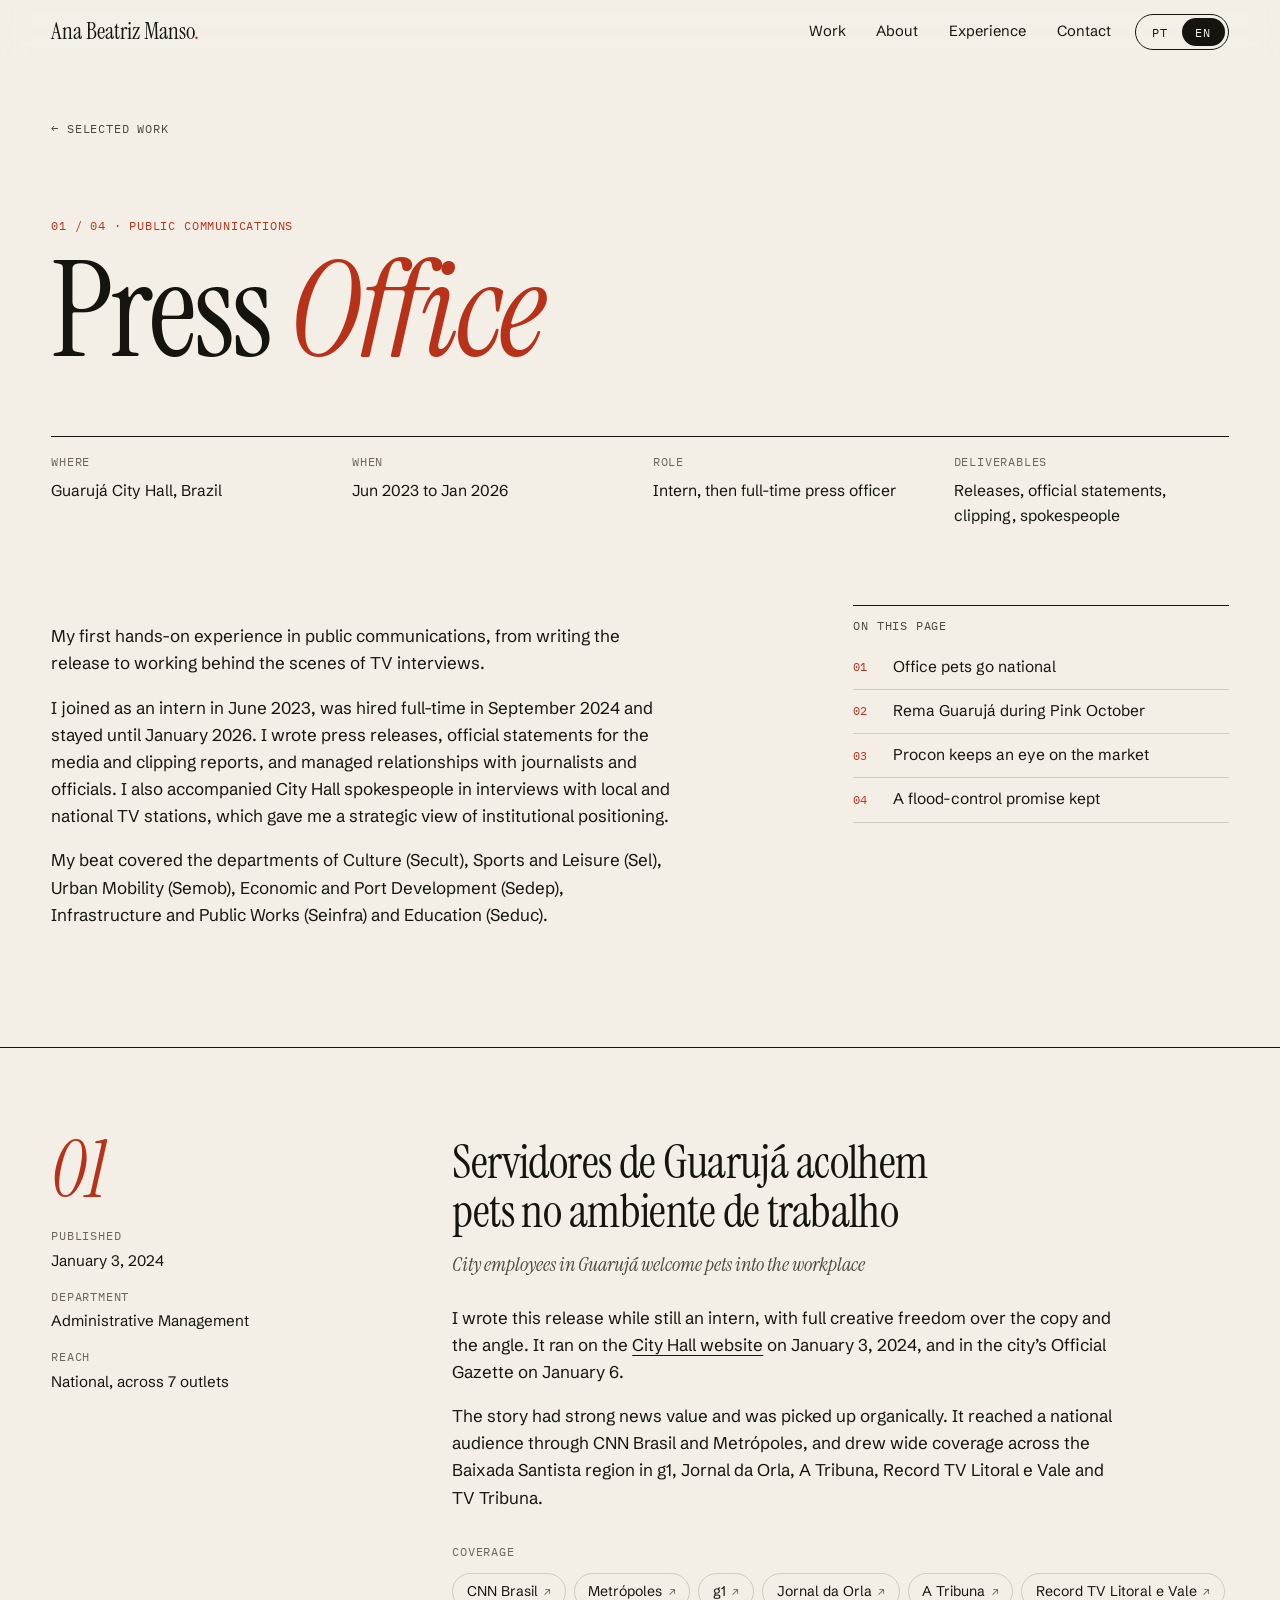
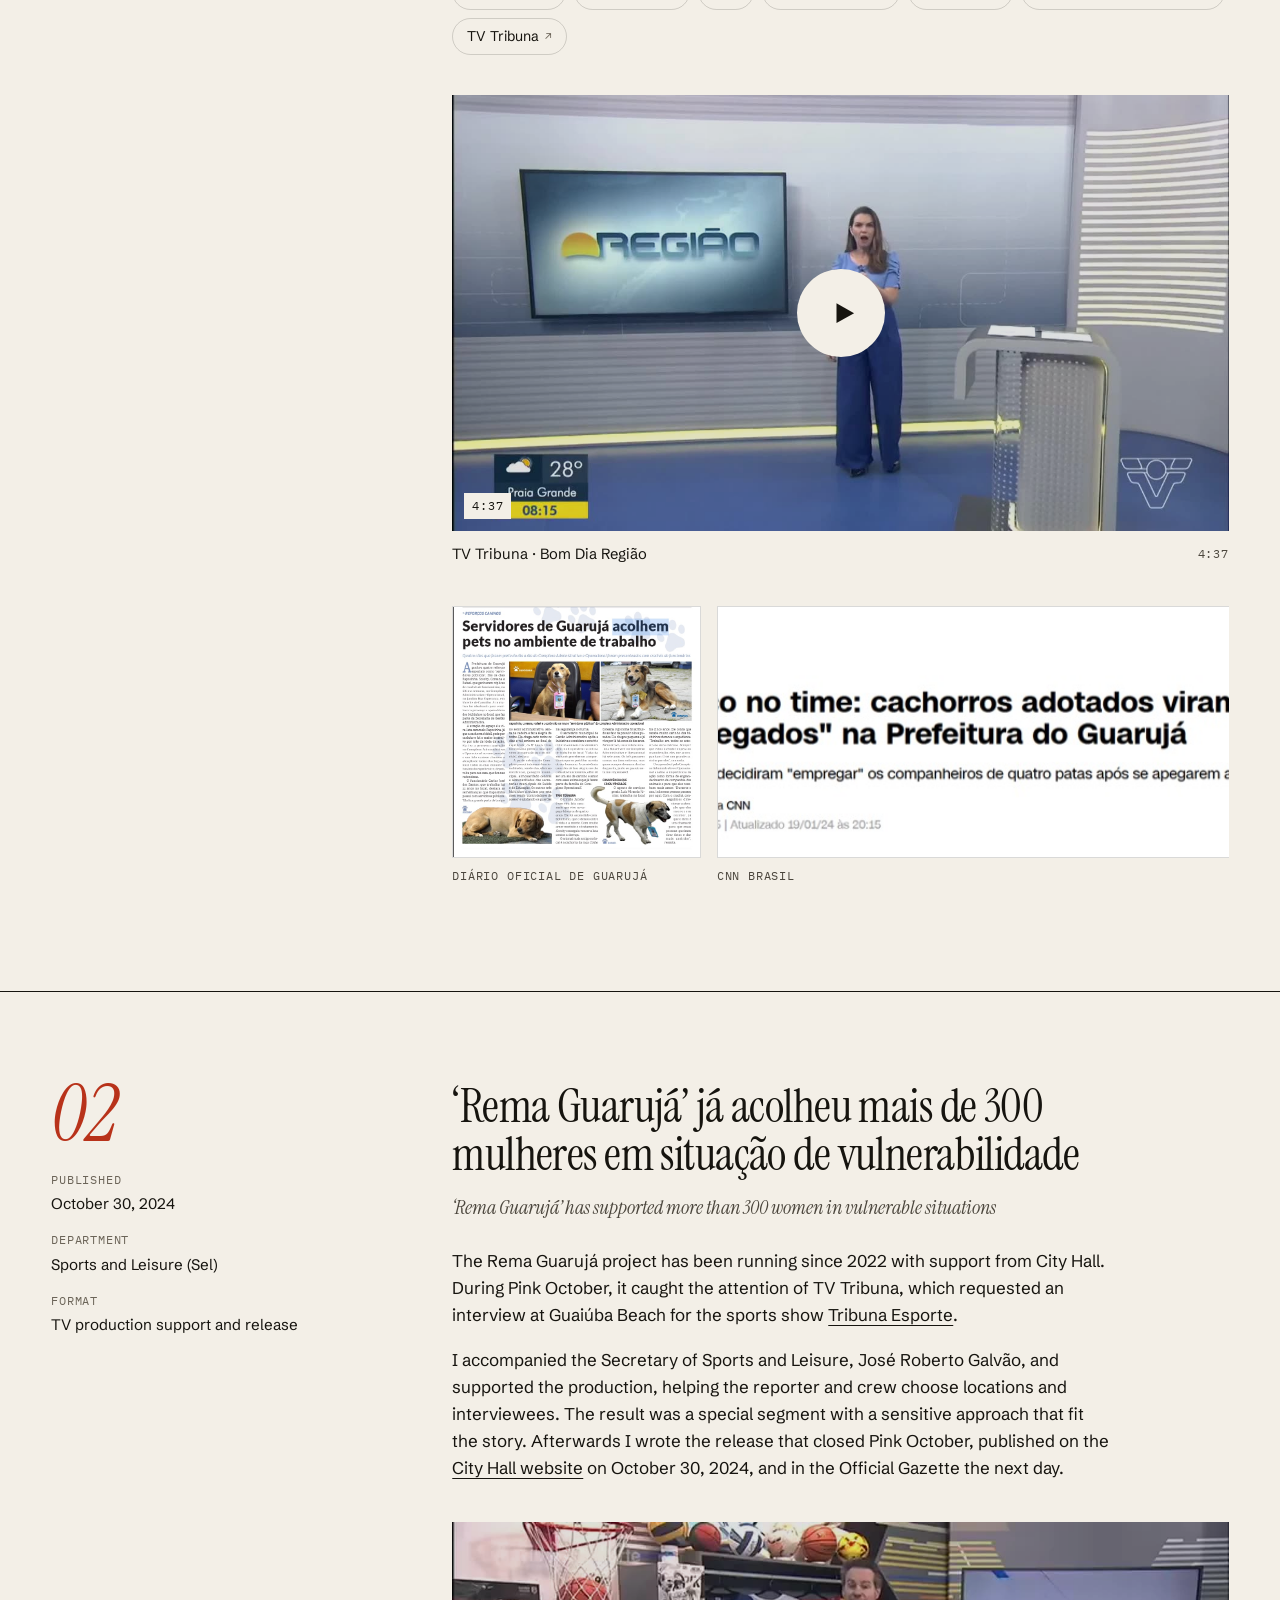
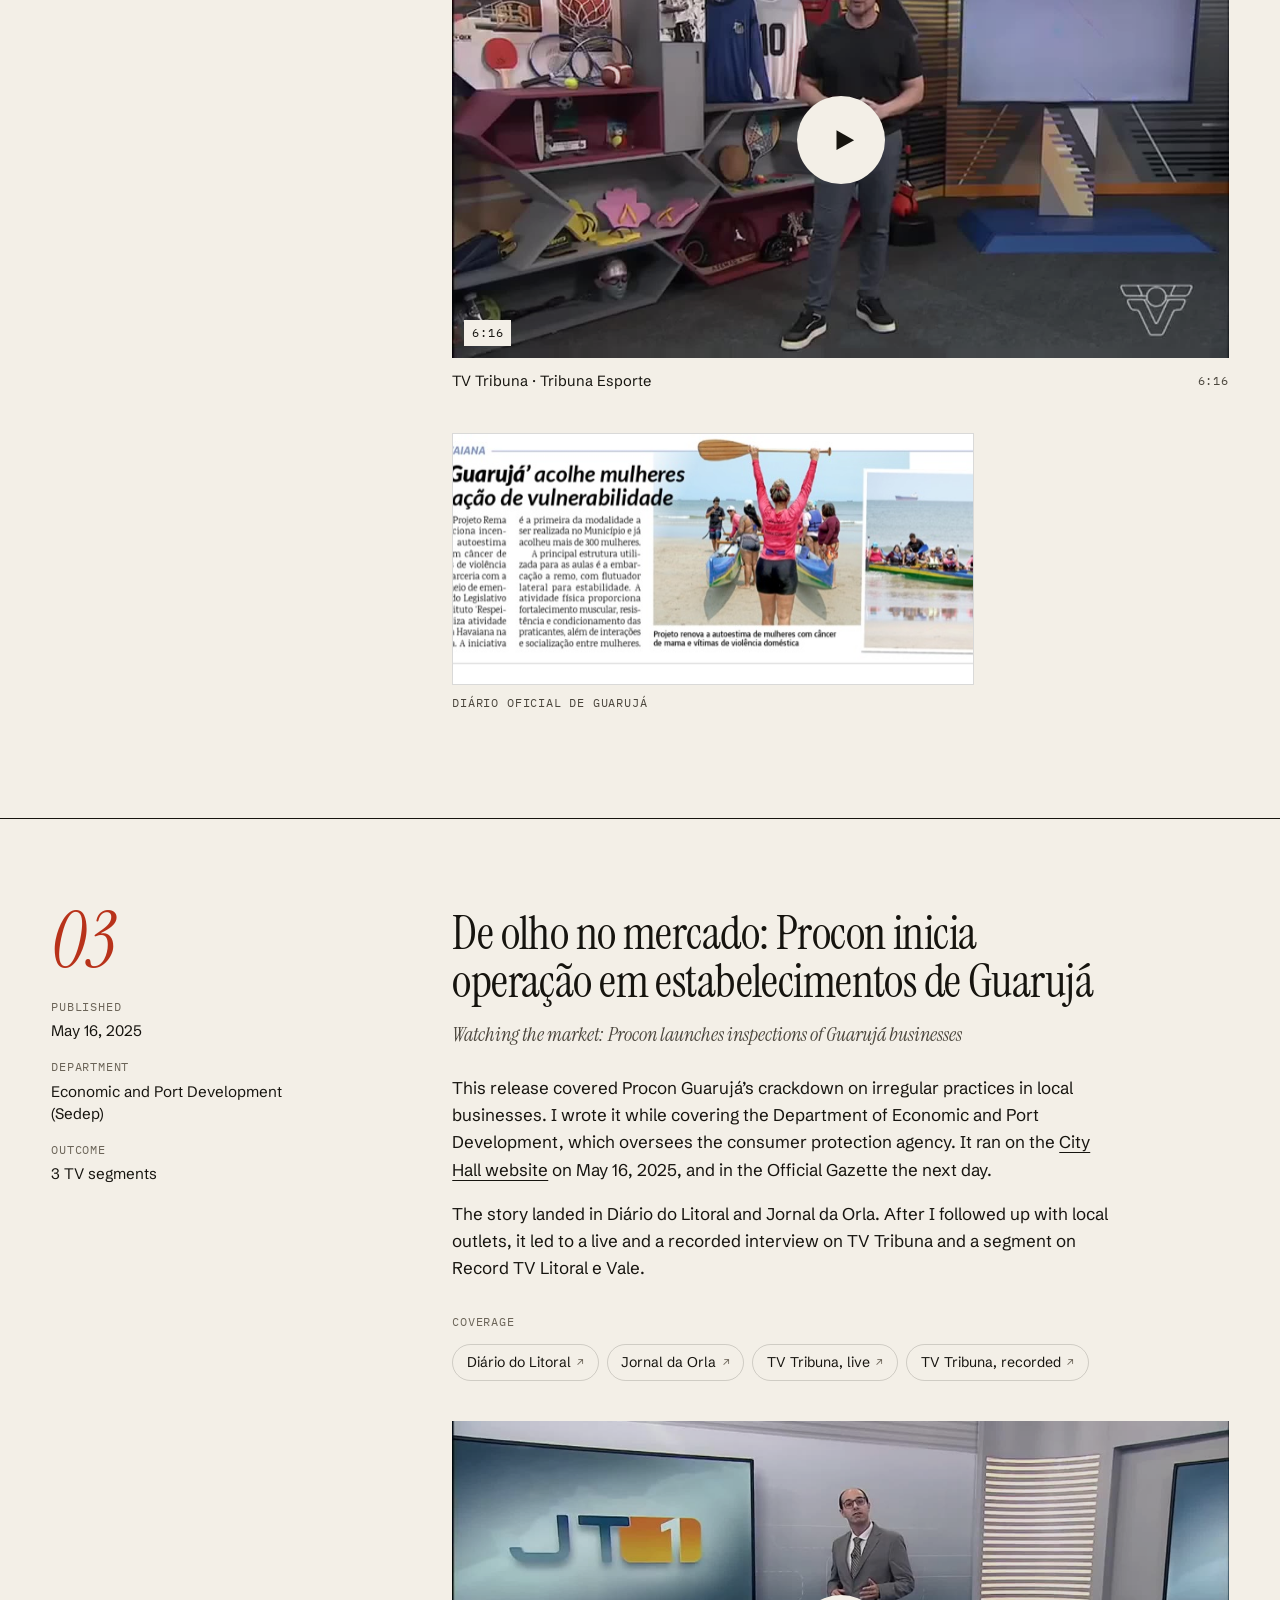
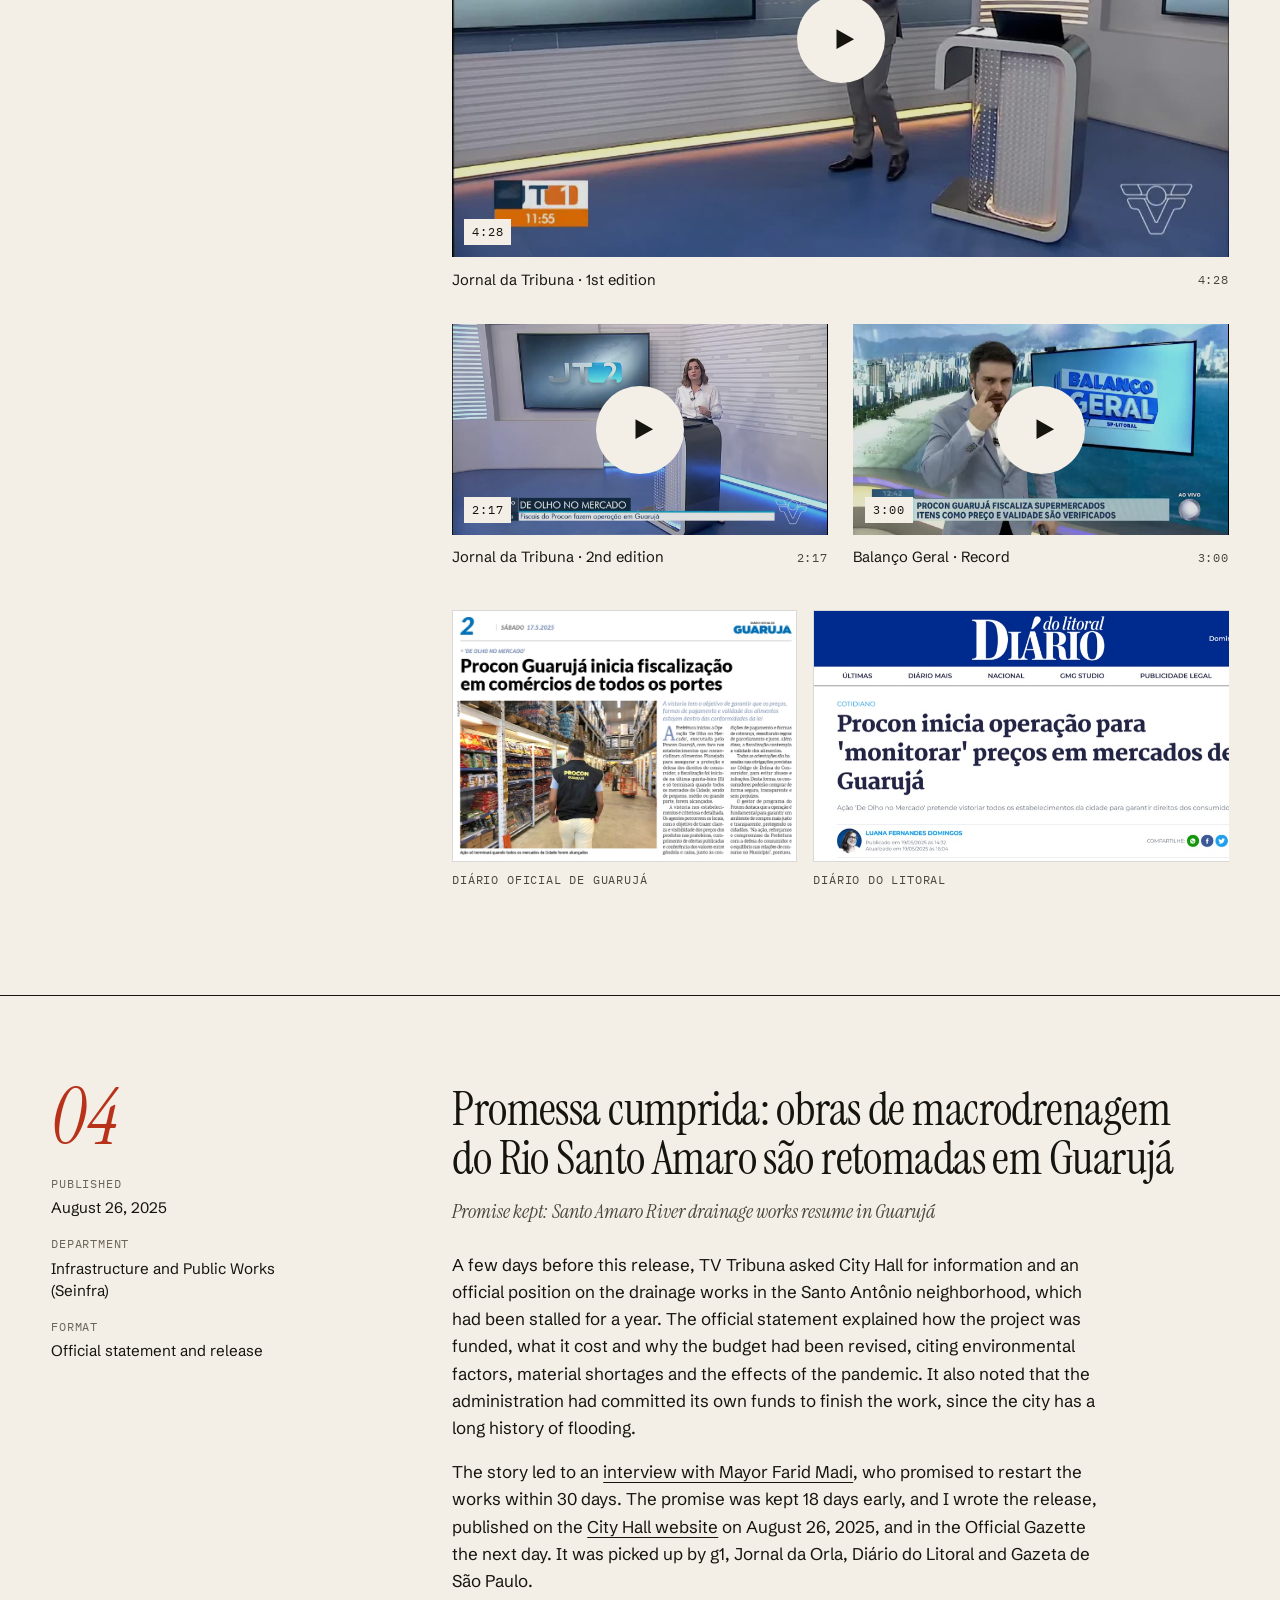
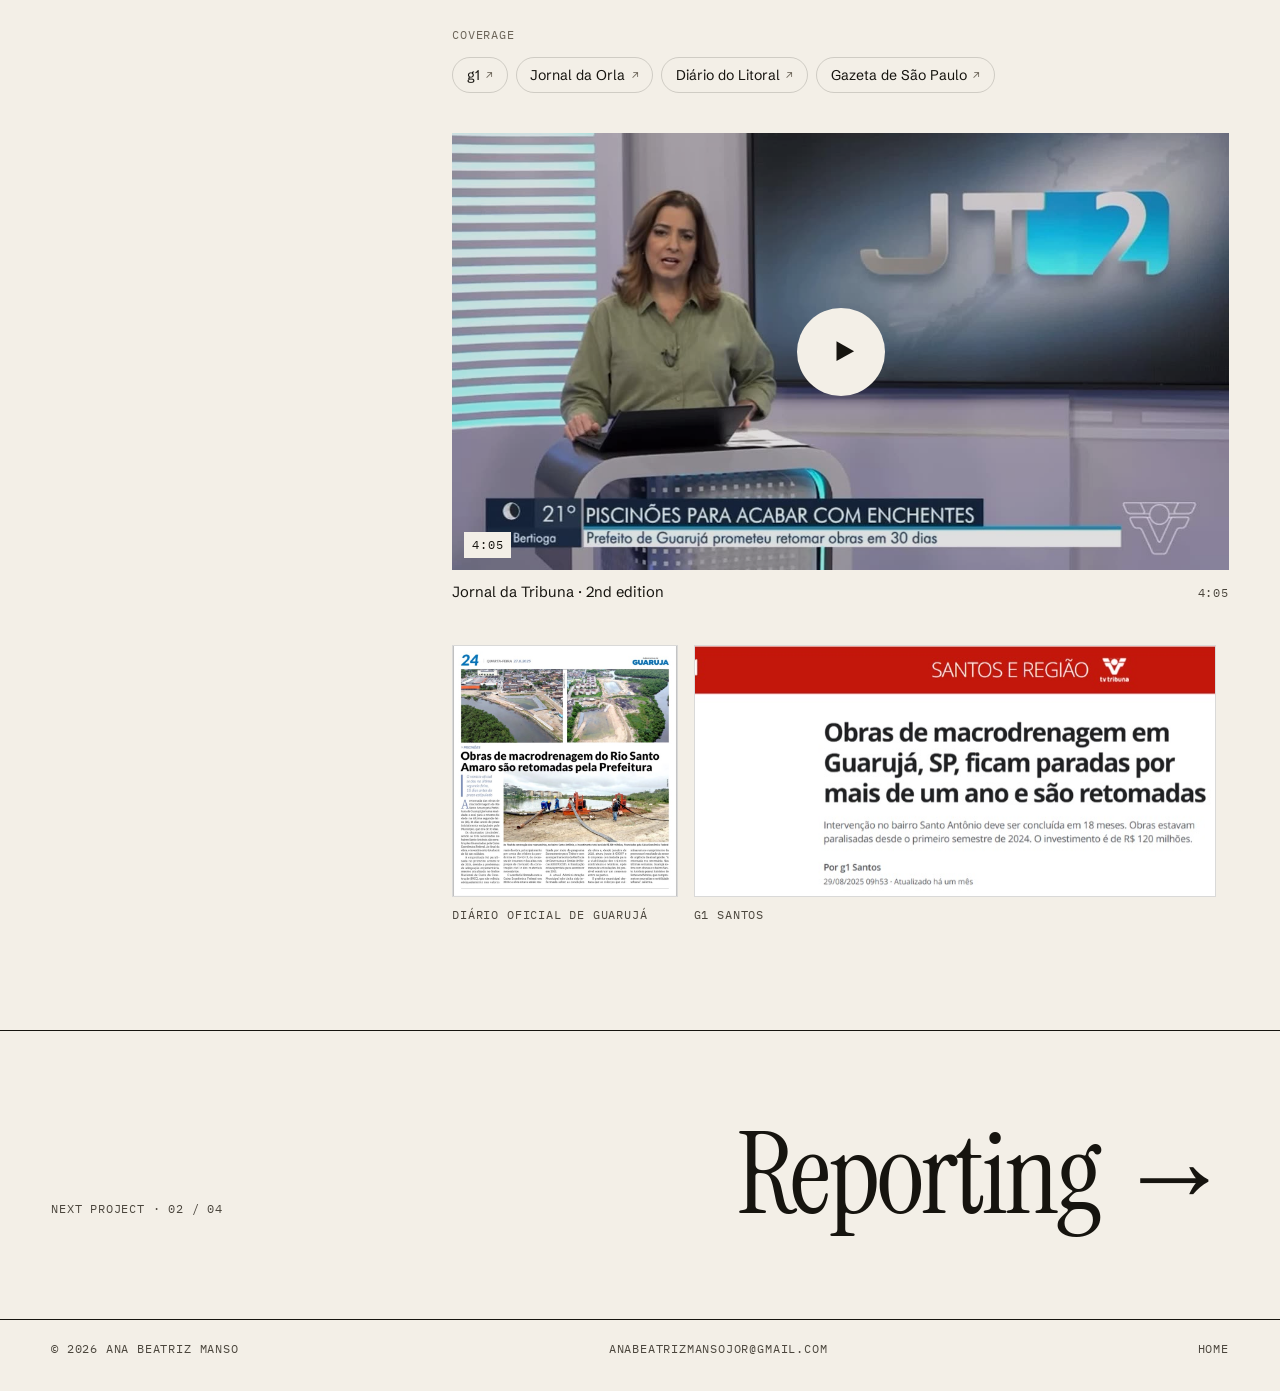
==== commit f74d49e3: "Edições da página inicial e nova página de Digital PR - Abertura sem foto, com texto sobre o momento" ====
--- a/assessoria-de-imprensa.html
+++ b/assessoria-de-imprensa.html
@@ -60,7 +60,7 @@
     <section class="case-hero">
       <div class="wrap">
         <a class="crumb mono" href="index.html#trabalhos">← <span lang="pt-BR">Trabalhos selecionados</span><span lang="en">Selected work</span></a>
-        <p class="case-kicker mono">01 / 03 · <span lang="pt-BR">Comunicação pública</span><span lang="en">Public communications</span></p>
+        <p class="case-kicker mono">01 / 04 · <span lang="pt-BR">Comunicação pública</span><span lang="en">Public communications</span></p>
         <h1 class="case-title reveal">
           <span lang="pt-BR">Assessoria de <em>Imprensa</em></span>
           <span lang="en">Press <em>Office</em></span>
@@ -366,7 +366,7 @@
 
     <nav class="next-project" data-label-pt="Próximo projeto" data-label-en="Next project" aria-label="Próximo projeto">
       <a class="wrap" href="reportagem.html">
-        <span class="mono"><span lang="pt-BR">Próximo projeto</span><span lang="en">Next project</span> · 02 / 03</span>
+        <span class="mono"><span lang="pt-BR">Próximo projeto</span><span lang="en">Next project</span> · 02 / 04</span>
         <span class="next-title"><span lang="pt-BR">Reportagem</span><span lang="en">Reporting</span> <span class="arrow" aria-hidden="true">→</span></span>
       </a>
     </nav>
--- a/assets/style.css
+++ b/assets/style.css
@@ -404,36 +404,6 @@
   color: var(--accent);
 }
 
-.pill {
-  display: inline-block;
-  width: 1.5em;
-  height: 0.8em;
-  margin-left: 0.1em;
-  border-radius: 999px;
-  overflow: hidden;
-  vertical-align: 0.02em;
-  background: var(--paper-2);
-}
-
-.pill img {
-  width: 100%;
-  height: 100%;
-  object-fit: cover;
-  object-position: 50% 38%;
-  filter: grayscale(1) contrast(1.05);
-  transition: filter 0.8s var(--ease);
-}
-
-.hero-title:hover .pill img {
-  filter: none;
-}
-
-@media (max-width: 560px) {
-  .pill {
-    display: none;
-  }
-}
-
 .hero-foot {
   display: grid;
   grid-template-columns: repeat(12, minmax(0, 1fr));
@@ -663,93 +633,48 @@
 }
 
 /* ---------- Trabalhos ---------- */
-.work-grid {
+.work-index {
+  list-style: none;
+  margin: 0;
+  padding: 0;
+  border-bottom: 1px solid var(--ink);
+}
+
+.work-row {
+  position: relative;
+  isolation: isolate;
   display: grid;
   grid-template-columns: repeat(12, minmax(0, 1fr));
-  gap: clamp(4rem, 8vw, 7rem) var(--col-gap);
-}
-
-.work-card {
-  position: relative;
-}
-
-.work-card--a {
-  grid-column: 1 / span 7;
-}
-
-.work-card--b {
-  grid-column: 9 / span 4;
-  margin-top: clamp(6rem, 16vw, 15rem);
-}
-
-.work-card--c {
+  gap: 0.75rem var(--col-gap);
+  align-items: baseline;
+  padding-block: clamp(1.75rem, 3.5vw, 3rem);
+  border-top: 1px solid var(--ink);
+}
+
+.work-row::before {
+  content: "";
+  position: absolute;
+  inset: 0 calc(var(--gutter) * -1);
+  z-index: -1;
+  background: var(--paper-2);
+  opacity: 0;
+  transition: opacity 0.4s var(--ease);
+}
+
+.work-num {
+  grid-column: 1;
+  color: var(--accent);
+}
+
+.work-title {
   grid-column: 2 / span 5;
-}
-
-.work-aside {
-  grid-column: 9 / span 4;
-  align-self: end;
-  border-top: 1px solid var(--ink);
-  padding-top: 1rem;
-}
-
-.work-media {
-  margin: 0;
-  overflow: hidden;
-  background: var(--paper-2);
-  aspect-ratio: 4 / 3;
-}
-
-.work-card--b .work-media {
-  aspect-ratio: 3 / 4;
-}
-
-.work-card--c .work-media {
-  aspect-ratio: 1 / 1;
-  background: #000;
-}
-
-.work-media img {
-  width: 100%;
-  height: 100%;
-  object-fit: cover;
-  transition: transform 1.2s var(--ease), filter 0.7s var(--ease);
-}
-
-.work-card--b .work-media img {
-  object-position: 50% 0;
-}
-
-@media (hover: hover) {
-  .work-media img {
-    filter: grayscale(1) contrast(1.04);
-  }
-
-  .work-card:hover .work-media img {
-    filter: none;
-    transform: scale(1.035);
-  }
-}
-
-.work-info {
-  display: grid;
-  grid-template-columns: 3rem minmax(0, 1fr);
-  column-gap: 0.75rem;
-  padding-top: 1.1rem;
-}
-
-.work-num {
-  padding-top: 0.55rem;
-  color: var(--accent);
-}
-
-.work-title {
+  margin: 0;
   font-family: var(--serif);
   font-weight: 400;
-  font-size: clamp(2rem, 3.3vw, 3rem);
-  line-height: 1;
-  letter-spacing: -0.01em;
-  margin: 0;
+  font-size: clamp(2.3rem, 5vw, 4.6rem);
+  line-height: 0.95;
+  letter-spacing: -0.02em;
+  transition: transform 0.6s var(--ease);
 }
 
 .work-title a {
@@ -763,28 +688,83 @@
   z-index: 1;
 }
 
-.work-card:hover .work-title a {
-  color: var(--ink);
+.work-title em {
+  color: var(--accent);
+}
+
+.work-body {
+  grid-column: 7 / span 5;
 }
 
 .work-meta {
-  margin: 0.6rem 0 0;
+  margin: 0 0 0.6rem;
   color: var(--ink-2);
 }
 
 .work-desc {
-  margin: 0.9rem 0 0;
+  margin: 0;
   max-width: 46ch;
   color: var(--ink-2);
 }
 
-.work-cta {
-  display: inline-flex;
-  align-items: center;
-  gap: 0.6rem;
-  margin-top: 1.1rem;
-  font-weight: 500;
-  font-size: 0.95rem;
+.work-arrow {
+  grid-column: 12;
+  justify-self: end;
+  align-self: center;
+  display: grid;
+  place-items: center;
+  width: 3rem;
+  height: 3rem;
+  border: 1px solid var(--ink);
+  border-radius: 50%;
+  font-size: 1.1rem;
+  transition: background-color 0.4s, color 0.4s, transform 0.6s var(--ease);
+}
+
+@media (hover: hover) {
+  .work-row:hover::before {
+    opacity: 1;
+  }
+
+  .work-row:hover .work-title {
+    transform: translateX(0.5rem);
+  }
+
+  .work-row:hover .work-arrow {
+    background: var(--ink);
+    color: var(--paper);
+    transform: rotate(-45deg);
+  }
+}
+
+.work-row:focus-within .work-arrow {
+  background: var(--ink);
+  color: var(--paper);
+}
+
+@media (max-width: 860px) {
+  .work-row {
+    grid-template-columns: 2.25rem minmax(0, 1fr) auto;
+  }
+
+  .work-num {
+    grid-column: 1;
+  }
+
+  .work-title {
+    grid-column: 2;
+  }
+
+  .work-arrow {
+    grid-column: 3;
+    grid-row: 1;
+    width: 2.5rem;
+    height: 2.5rem;
+  }
+
+  .work-body {
+    grid-column: 2 / -1;
+  }
 }
 
 .arrow {
@@ -792,57 +772,9 @@
   transition: transform 0.5s var(--ease);
 }
 
-.work-card:hover .arrow,
 .next-project a:hover .arrow,
 .hero-now a:hover .arrow {
   transform: translateX(6px);
-}
-
-.work-card:hover .work-cta {
-  color: var(--accent);
-}
-
-.work-aside p {
-  margin: 0;
-}
-
-.work-aside .mono {
-  color: var(--accent);
-  margin-bottom: 0.6rem;
-}
-
-.work-aside .aside-text {
-  font-family: var(--serif);
-  font-size: clamp(1.45rem, 2.1vw, 1.85rem);
-  line-height: 1.18;
-}
-
-.work-aside a {
-  display: inline-block;
-  margin-top: 1.1rem;
-  font-size: 0.95rem;
-}
-
-@media (max-width: 860px) {
-  .work-card--a,
-  .work-card--b,
-  .work-card--c,
-  .work-aside {
-    grid-column: 1 / -1;
-    margin-top: 0;
-  }
-
-  .work-card--b .work-media {
-    aspect-ratio: 4 / 3;
-  }
-
-  .work-card--c .work-media {
-    aspect-ratio: 4 / 3;
-  }
-
-  .work-card--c .work-media img {
-    object-fit: contain;
-  }
 }
 
 /* ---------- Sobre ---------- */
@@ -870,7 +802,6 @@
   aspect-ratio: 4 / 5;
   object-fit: cover;
   object-position: 50% 30%;
-  filter: grayscale(1) contrast(1.06);
 }
 
 .about-portrait figcaption {
@@ -1755,6 +1686,279 @@
   border: 0;
 }
 
+/* ---------- Digital PR ---------- */
+.facts--4 {
+  grid-template-columns: repeat(4, minmax(0, 1fr));
+  margin: 0 0 clamp(4rem, 8vw, 6rem);
+}
+
+@media (max-width: 1000px) and (min-width: 641px) {
+  .facts--4 {
+    grid-template-columns: repeat(2, minmax(0, 1fr));
+  }
+
+  .facts--4 .fact:nth-child(odd) {
+    border-left: 0;
+    padding-left: 0;
+  }
+
+  .facts--4 .fact:nth-child(n + 3) {
+    margin-top: 1.5rem;
+    border-top: 1px solid var(--rule);
+  }
+}
+
+.shot {
+  margin: 2rem 0 0;
+}
+
+.shot button {
+  display: block;
+  width: 100%;
+  padding: 0;
+  border: 1px solid var(--rule);
+  border-radius: 10px;
+  background: #111;
+  overflow: hidden;
+  cursor: zoom-in;
+}
+
+.shot img {
+  width: 100%;
+  height: auto;
+  transition: transform 1.2s var(--ease);
+}
+
+.shot button:hover img {
+  transform: scale(1.02);
+}
+
+.shot figcaption {
+  margin-top: 0.75rem;
+  font-size: 0.95rem;
+  color: var(--ink-2);
+  max-width: 66ch;
+}
+
+.tabs {
+  margin-top: 2.5rem;
+}
+
+.tablist {
+  display: flex;
+  flex-wrap: wrap;
+  gap: 0 1.75rem;
+  margin-bottom: 1.5rem;
+  border-bottom: 1px solid var(--rule);
+}
+
+html:not(.js) .tablist {
+  display: none;
+}
+
+.tablist [role="tab"] {
+  margin-bottom: -1px;
+  padding: 0.8rem 0;
+  border: 0;
+  border-bottom: 2px solid transparent;
+  background: none;
+  color: var(--ink-3);
+  font-family: var(--mono);
+  font-size: 0.78rem;
+  letter-spacing: 0.08em;
+  text-transform: uppercase;
+  cursor: pointer;
+  transition: color 0.3s, border-color 0.3s;
+}
+
+.tablist [role="tab"]:hover {
+  color: var(--ink);
+}
+
+.tablist [role="tab"][aria-selected="true"] {
+  color: var(--ink);
+  border-bottom-color: var(--accent);
+}
+
+.tabpanel[hidden] {
+  display: none;
+}
+
+.js .tabpanel:not([hidden]) {
+  animation: panel-in 0.5s var(--ease);
+}
+
+html:not(.js) .tabpanel + .tabpanel {
+  margin-top: 3rem;
+}
+
+@keyframes panel-in {
+  from {
+    opacity: 0;
+    transform: translateY(10px);
+  }
+}
+
+.prompt {
+  display: flex;
+  flex-wrap: wrap;
+  align-items: baseline;
+  gap: 0.25rem 0.9rem;
+  margin: 0;
+}
+
+.prompt .mono {
+  flex: none;
+  color: var(--accent);
+}
+
+.prompt-text {
+  font-family: var(--serif);
+  font-style: italic;
+  font-size: clamp(1.2rem, 1.8vw, 1.45rem);
+  line-height: 1.25;
+}
+
+.tabpanel .shot {
+  margin-top: 1rem;
+}
+
+.press-wall {
+  display: grid;
+  gap: clamp(1.5rem, 3vw, 2.25rem);
+  margin: 2.5rem 0 0;
+  padding: 0;
+  list-style: none;
+}
+
+.press-card figure {
+  margin: 0;
+  border: 1px solid var(--rule);
+  background: var(--paper);
+  transition: border-color 0.3s, transform 0.6s var(--ease);
+}
+
+.press-card figure:hover {
+  border-color: var(--ink-3);
+}
+
+.press-card figcaption {
+  display: flex;
+  justify-content: space-between;
+  align-items: center;
+  gap: 1rem;
+  padding: 0.75rem 1rem;
+  border-bottom: 1px solid var(--rule);
+}
+
+.press-card figcaption .mono {
+  color: var(--ink);
+}
+
+.press-card figcaption a {
+  font-size: 0.9rem;
+  font-weight: 500;
+  text-decoration: none;
+  white-space: nowrap;
+}
+
+.press-card button {
+  display: block;
+  width: 100%;
+  padding: 0;
+  border: 0;
+  background: #fff;
+  overflow: hidden;
+  cursor: zoom-in;
+}
+
+.press-card img {
+  width: 100%;
+  height: auto;
+  transition: transform 1.2s var(--ease);
+}
+
+.press-card button:hover img {
+  transform: scale(1.02);
+}
+
+.coverage-head {
+  display: flex;
+  justify-content: space-between;
+  align-items: baseline;
+  gap: 1rem;
+  margin: clamp(3rem, 6vw, 4.5rem) 0 0;
+  padding-top: 0.7rem;
+  border-top: 1px solid var(--ink);
+}
+
+.coverage-head h3 {
+  margin: 0;
+  font-weight: 400;
+  color: var(--ink-2);
+}
+
+.coverage-legend {
+  display: inline-flex;
+  align-items: center;
+  gap: 0.5rem;
+  margin: 0;
+  color: var(--ink-3);
+}
+
+.coverage-legend .dot {
+  width: 0.5rem;
+  height: 0.5rem;
+  border-radius: 50%;
+  background: var(--accent);
+}
+
+.coverage {
+  margin: 1rem 0 0;
+  padding: 0;
+  list-style: none;
+  columns: 3 13rem;
+  column-gap: var(--col-gap);
+  counter-reset: cov;
+}
+
+.coverage li {
+  break-inside: avoid;
+  border-top: 1px solid var(--rule);
+  counter-increment: cov;
+}
+
+.coverage a {
+  display: grid;
+  grid-template-columns: 2rem minmax(0, 1fr) auto;
+  align-items: baseline;
+  gap: 0.4rem;
+  padding: 0.65rem 0;
+  font-size: 0.97rem;
+  text-decoration: none;
+}
+
+.coverage a::before {
+  content: counter(cov, decimal-leading-zero);
+  font-family: var(--mono);
+  font-size: 0.72rem;
+  color: var(--ink-3);
+}
+
+.coverage a::after {
+  content: "↗";
+  font-size: 0.8em;
+  color: var(--ink-3);
+}
+
+.coverage .is-highlight a {
+  font-weight: 500;
+}
+
+.coverage .is-highlight a::before {
+  color: var(--accent);
+}
+
 /* ---------- Próximo projeto ---------- */
 .next-project {
   border-top: 1px solid var(--ink);
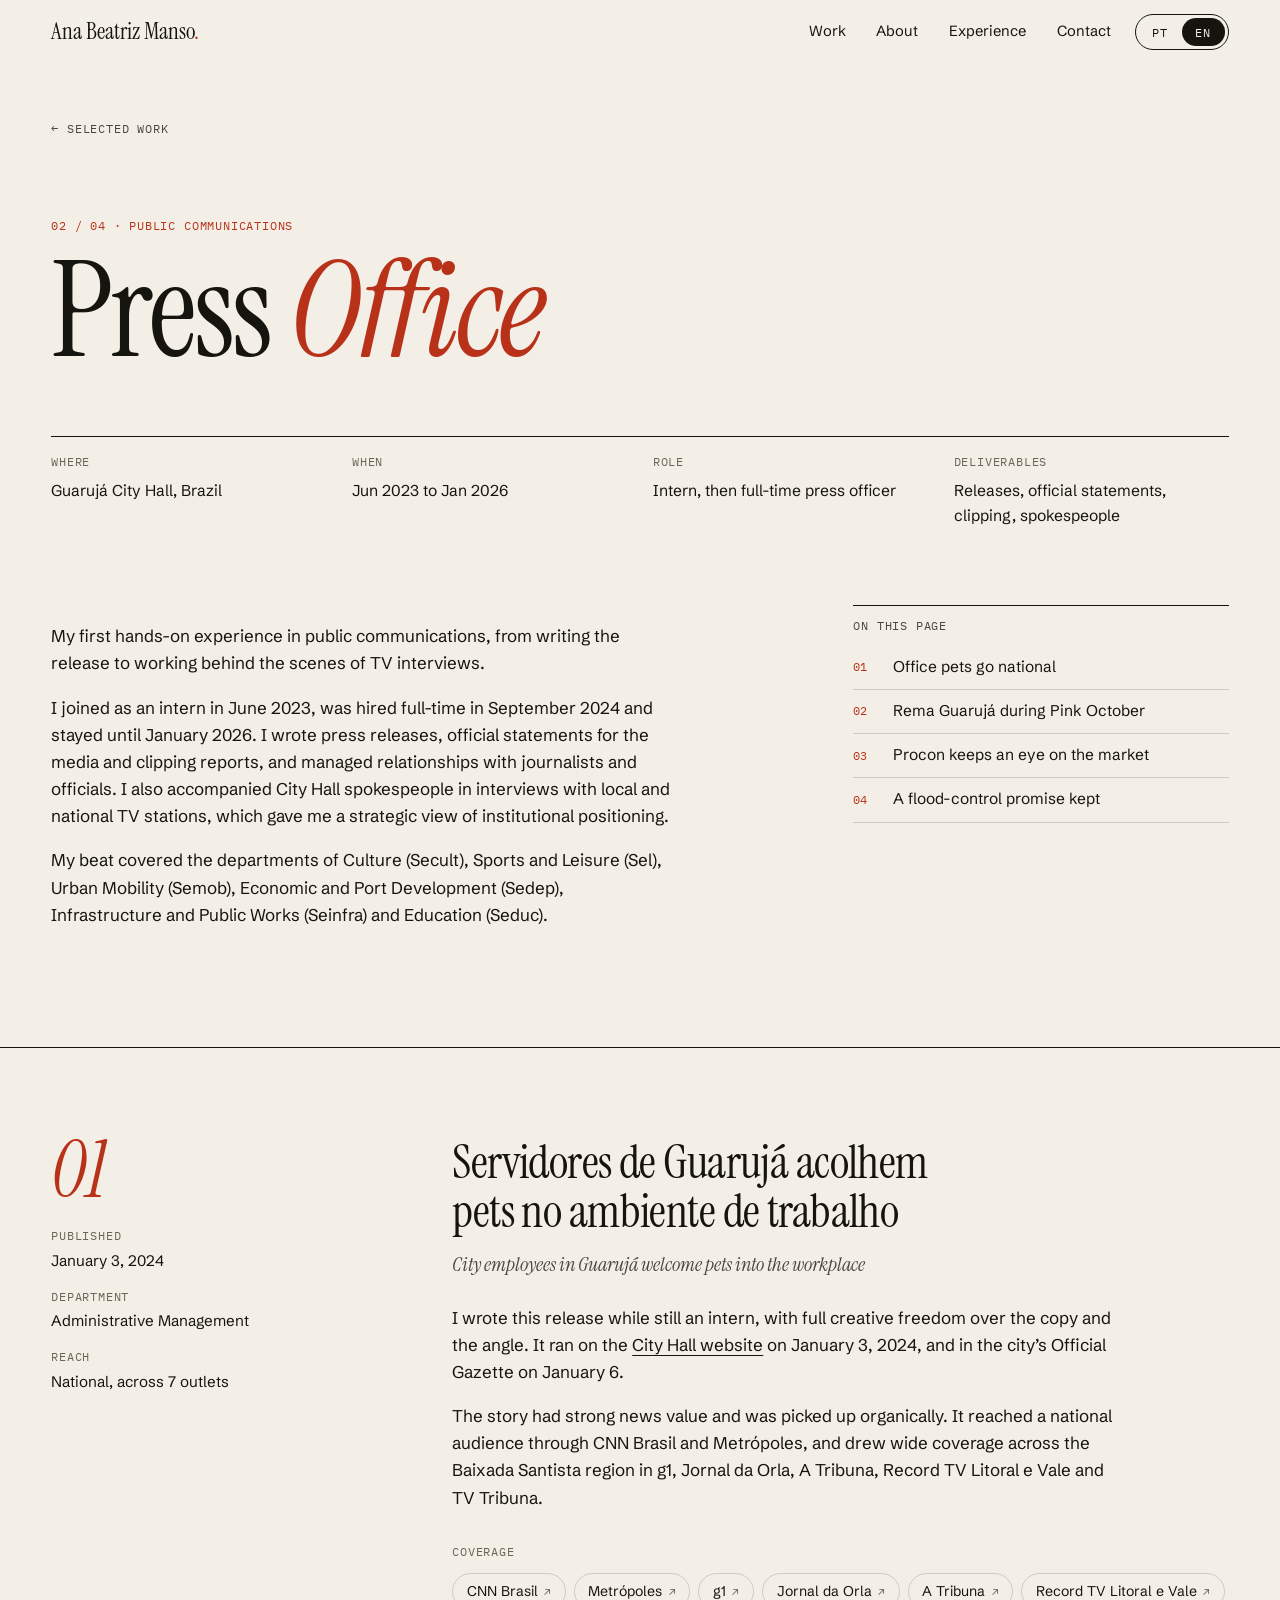
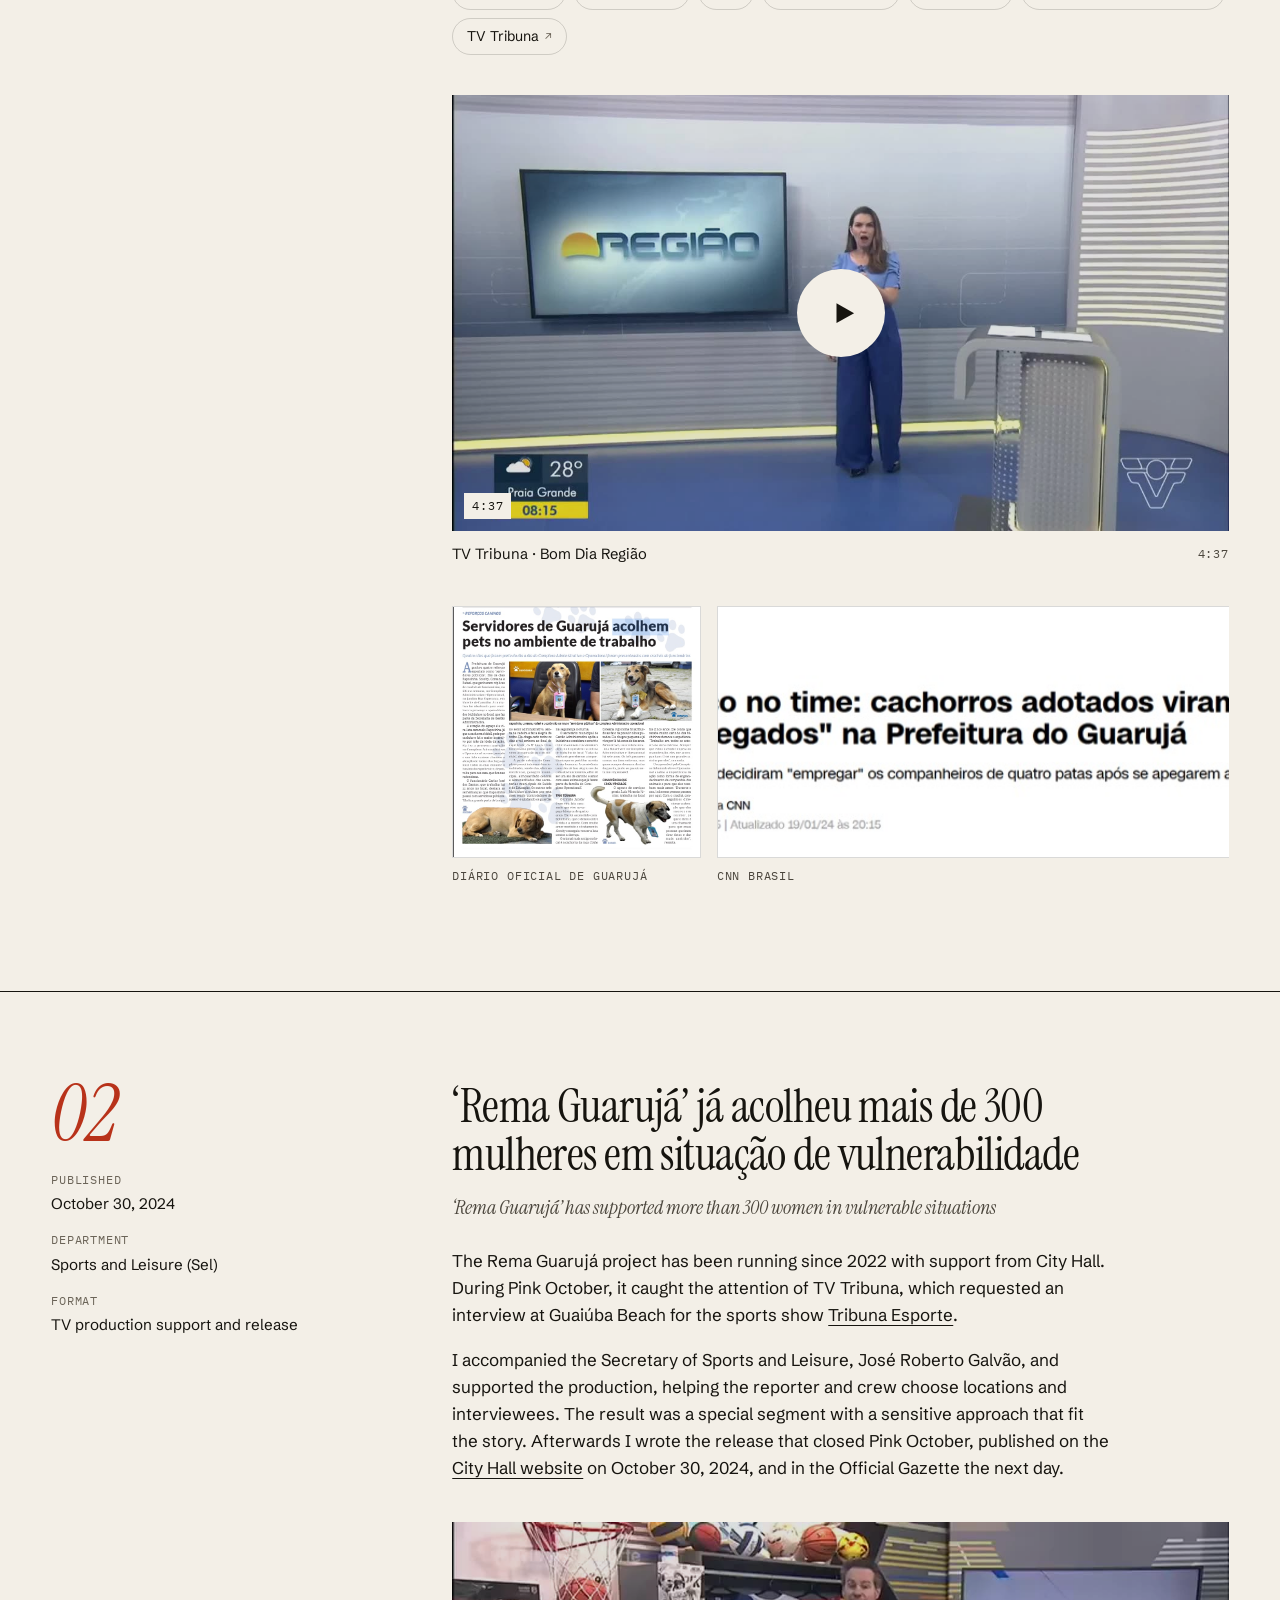
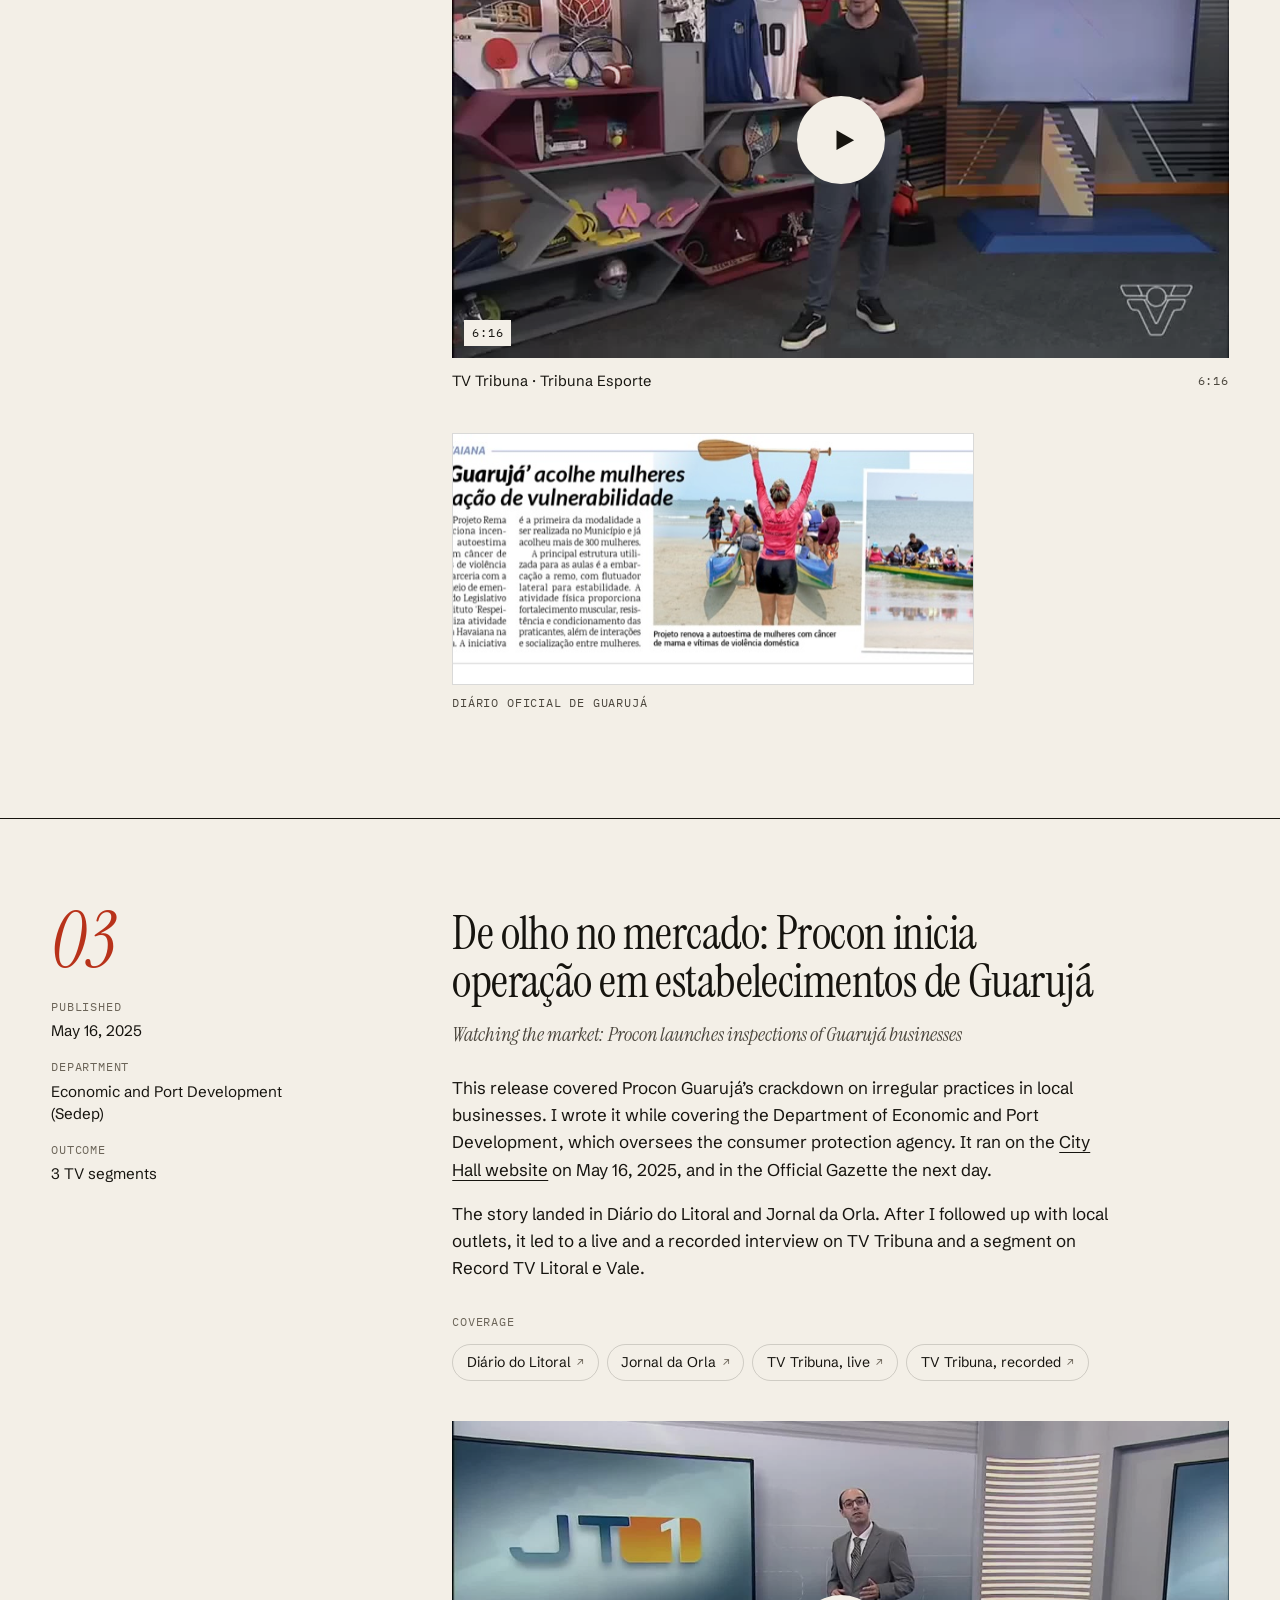
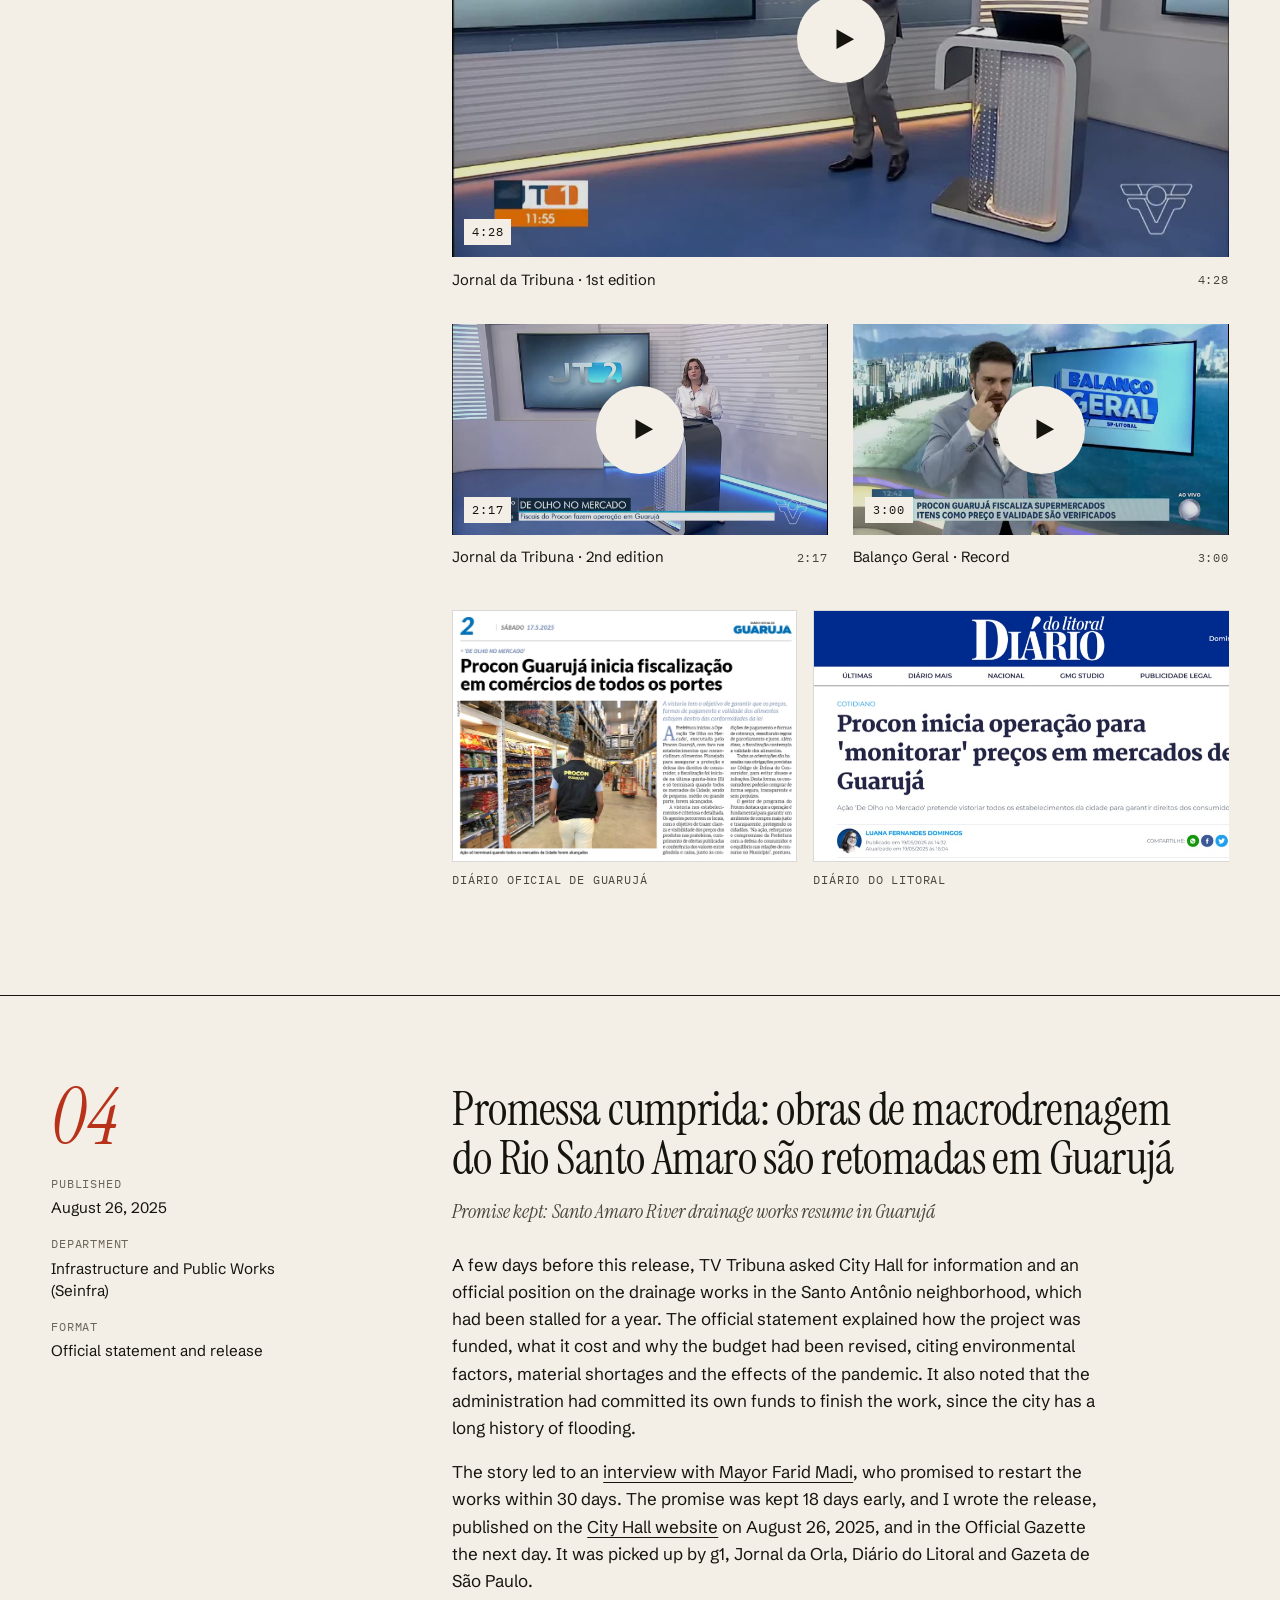
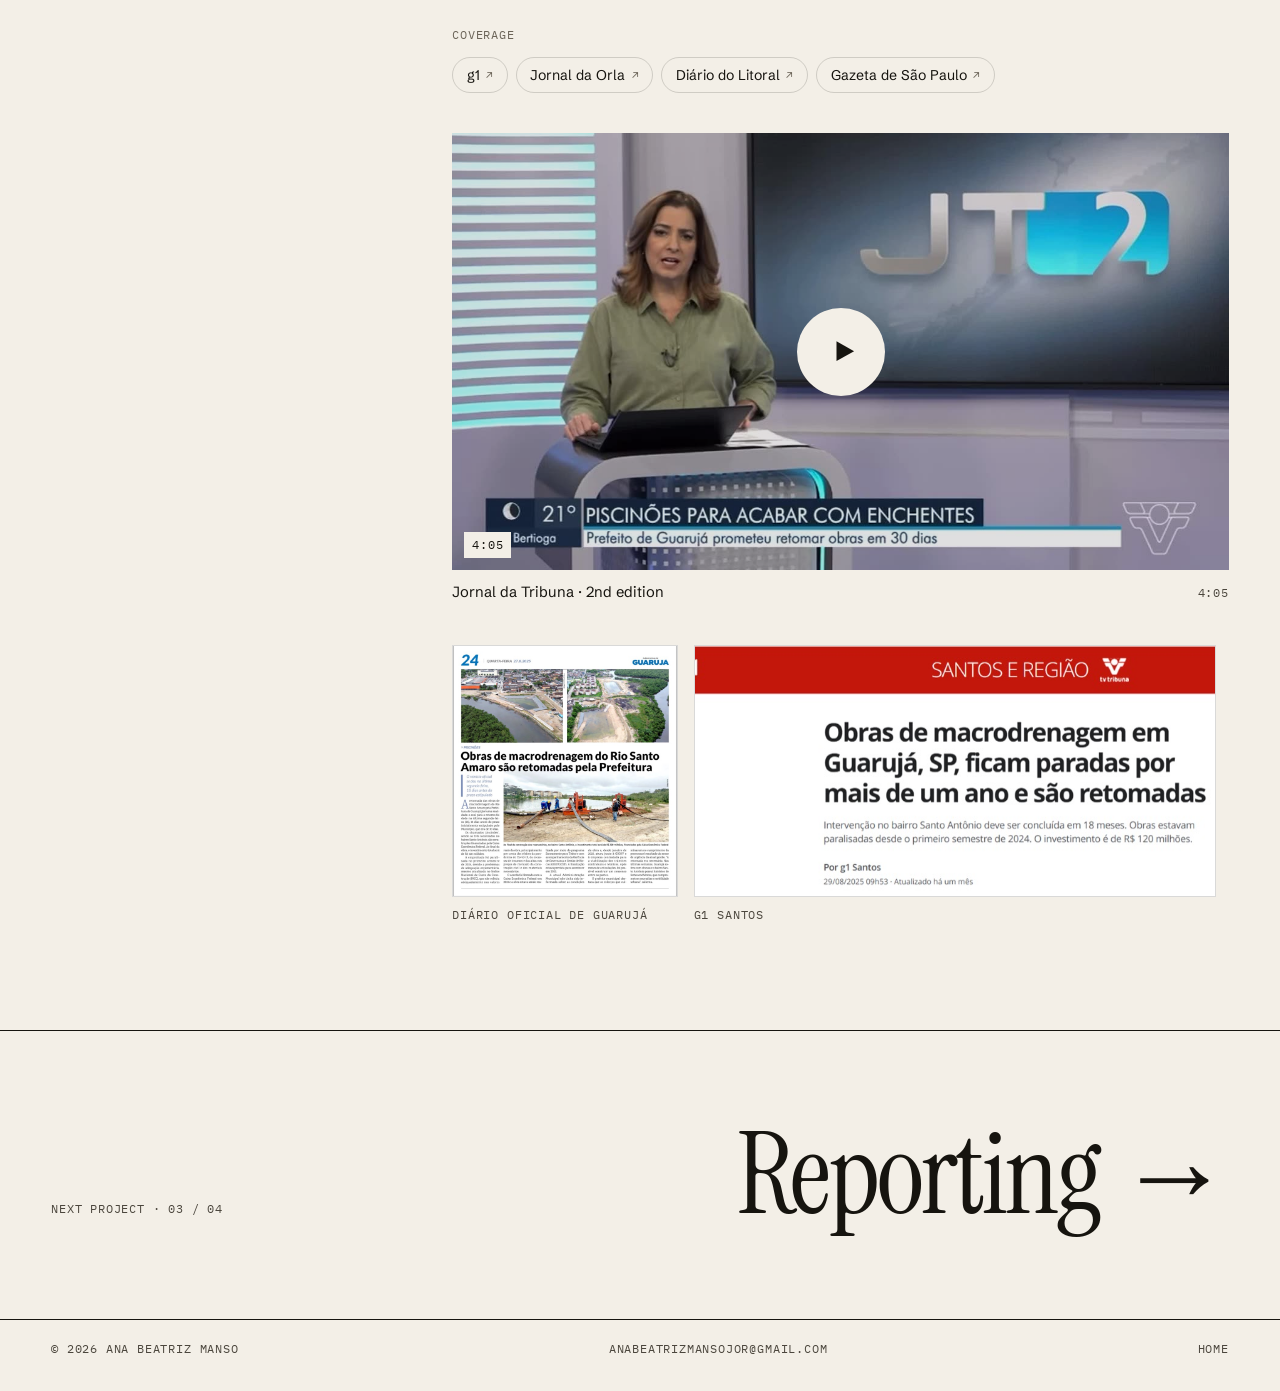
==== commit f6506e07: "Digital PR como trabalho principal e número de veículos atualizado - Lista de trabalhos começa por D" ====
--- a/assessoria-de-imprensa.html
+++ b/assessoria-de-imprensa.html
@@ -60,7 +60,7 @@
     <section class="case-hero">
       <div class="wrap">
         <a class="crumb mono" href="index.html#trabalhos">← <span lang="pt-BR">Trabalhos selecionados</span><span lang="en">Selected work</span></a>
-        <p class="case-kicker mono">01 / 04 · <span lang="pt-BR">Comunicação pública</span><span lang="en">Public communications</span></p>
+        <p class="case-kicker mono">02 / 04 · <span lang="pt-BR">Comunicação pública</span><span lang="en">Public communications</span></p>
         <h1 class="case-title reveal">
           <span lang="pt-BR">Assessoria de <em>Imprensa</em></span>
           <span lang="en">Press <em>Office</em></span>
@@ -366,7 +366,7 @@
 
     <nav class="next-project" data-label-pt="Próximo projeto" data-label-en="Next project" aria-label="Próximo projeto">
       <a class="wrap" href="reportagem.html">
-        <span class="mono"><span lang="pt-BR">Próximo projeto</span><span lang="en">Next project</span> · 02 / 04</span>
+        <span class="mono"><span lang="pt-BR">Próximo projeto</span><span lang="en">Next project</span> · 03 / 04</span>
         <span class="next-title"><span lang="pt-BR">Reportagem</span><span lang="en">Reporting</span> <span class="arrow" aria-hidden="true">→</span></span>
       </a>
     </nav>
--- a/assets/style.css
+++ b/assets/style.css
@@ -527,7 +527,7 @@
 .ticker-track {
   display: flex;
   width: max-content;
-  animation: ticker 48s linear infinite;
+  animation: ticker 85s linear infinite;
 }
 
 .ticker:hover .ticker-track {
